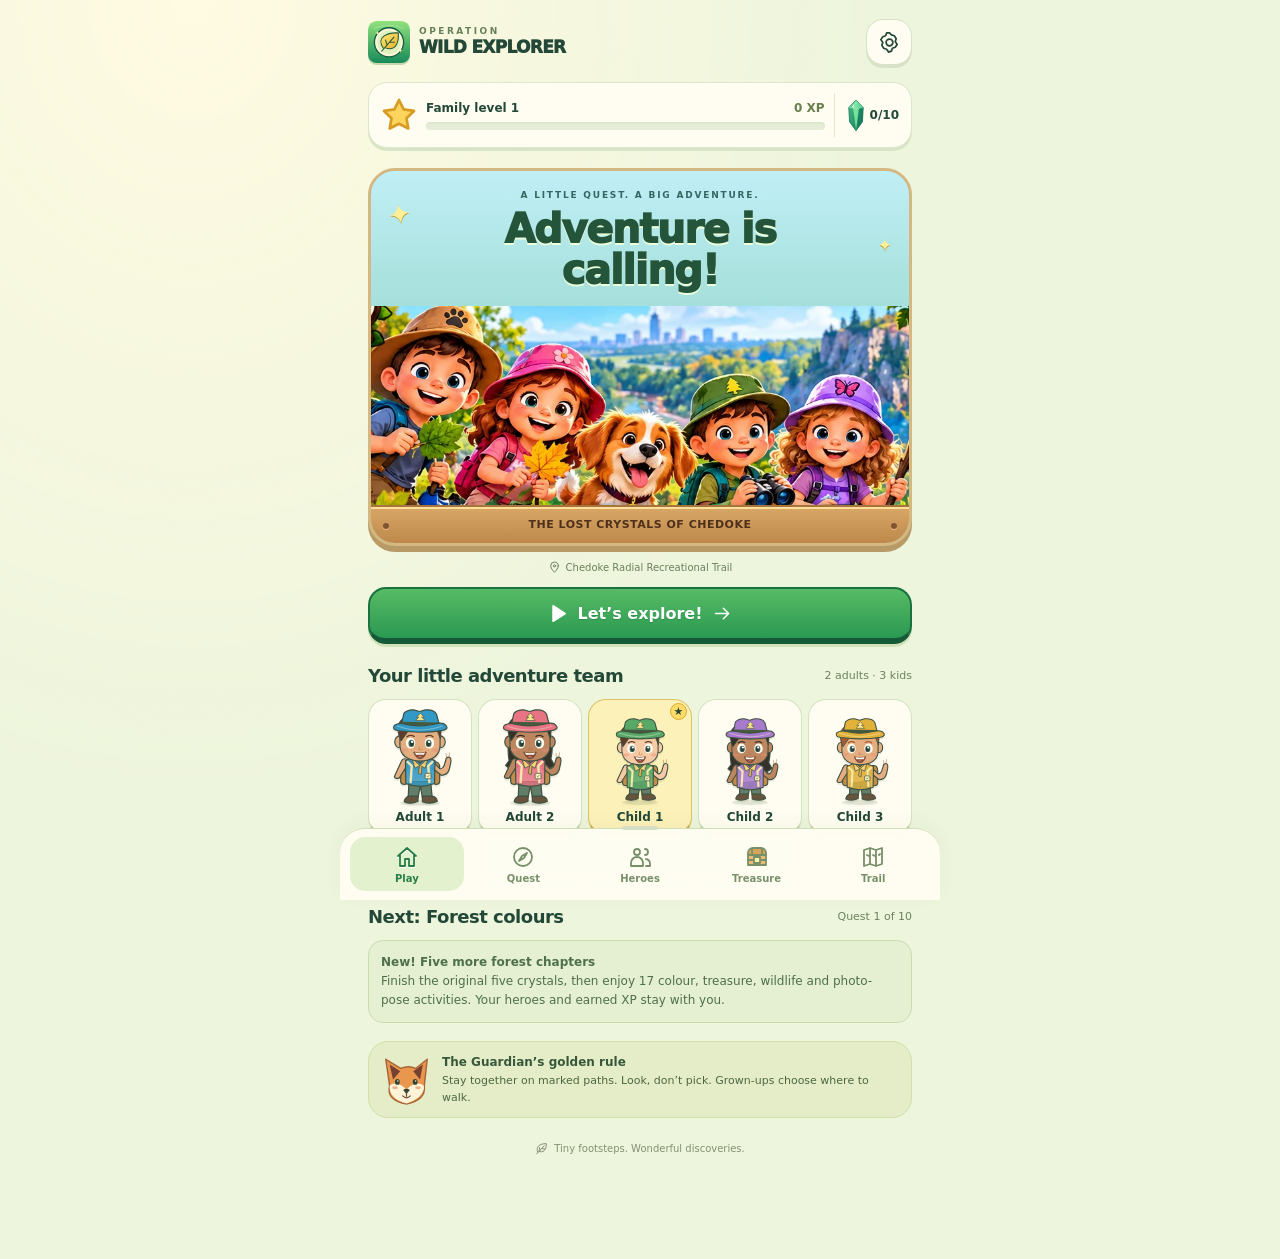
==== public/index.html @ 60b9b4ac "feat: release 2.1.0 with 17 family nature activities and preserved saves" ====
<!doctype html>
<html lang="en-CA">
<head>
  <meta charset="utf-8">
  <meta name="viewport" content="width=device-width, initial-scale=1, viewport-fit=cover">
  <meta name="theme-color" content="#edf5dc">
  <meta name="description" content="A little quest. A big adventure. A playful, camera-free nature quest for your family.">
  <meta name="apple-mobile-web-app-capable" content="yes">
  <meta name="apple-mobile-web-app-status-bar-style" content="default">
  <meta name="apple-mobile-web-app-title" content="Wild Explorer">
  <meta name="mobile-web-app-capable" content="yes">
  <link rel="manifest" href="./manifest.webmanifest">
  <link rel="icon" type="image/svg+xml" href="./assets/icon.svg">
  <link rel="apple-touch-icon" href="./assets/icon-180.png">
  <link rel="preload" as="image" href="./assets/forest-friends-v2.webp">
  <link rel="stylesheet" href="./styles.css?v=2.1.0">
  <script src="./app.js?v=2.1.0" defer></script>
  <title>Operation Wild Explorer</title>
</head>
<body>
  <a class="skip" href="#main">Skip to the adventure</a>
  <div class="app-shell">
    <header class="topbar">
      <button class="brand" data-action="tab" data-value="home" aria-label="Wild Explorer home">
        <img src="./assets/icon.svg" alt="" width="44" height="44">
        <span><small>OPERATION</small><b>WILD EXPLORER</b></span>
      </button>
      <button class="round-btn" id="settings-button" data-action="settings" aria-label="Grown-up settings"><span data-icon="settings"></span></button>
    </header>
    <div id="save-warning" class="warning" role="alert" hidden></div>
    <div class="update-banner" id="update-banner" hidden><span>A fresh adventure update is ready.</span><button data-action="update">Update game</button></div>
    <section class="family-status" aria-label="Family progress">
      <div class="level-star" aria-hidden="true"><span data-icon="star"></span></div>
      <div class="status-main"><div class="status-line"><b id="level-text">Family level 1</b><span id="xp-text">0 XP</span></div><div class="xp-track" id="xp-meter" role="progressbar" aria-label="Experience towards next level" aria-valuemin="0" aria-valuemax="100" aria-valuenow="0"><span id="xp-fill"></span></div></div>
      <button class="crystal-count" data-action="tab" data-value="treasure" aria-label="View collected crystals"><span id="tiny-gem"></span><b id="gem-count">0/10</b></button>
    </section>
    <main id="main" tabindex="-1">
      <section id="home-screen" data-screen="home" aria-label="Adventure home"></section>
      <section id="quest-screen" data-screen="quest" aria-label="Current quest" hidden></section>
      <section id="heroes-screen" data-screen="heroes" aria-label="Your five explorers" hidden></section>
      <section id="treasure-screen" data-screen="treasure" aria-label="Crystals and discoveries" hidden></section>
      <section id="trail-screen" data-screen="trail" aria-label="Story trail and optional location" hidden></section>
    </main>
    <footer class="page-foot"><span data-icon="leaf"></span> Tiny footsteps. Wonderful discoveries.</footer>
  </div>
  <nav class="bottom-nav" aria-label="Game sections">
    <button data-action="tab" data-value="home" aria-current="page"><span data-icon="home"></span><b>Play</b></button>
    <button data-action="tab" data-value="quest"><span data-icon="compass"></span><b>Quest</b></button>
    <button data-action="tab" data-value="heroes"><span data-icon="heroes"></span><b>Heroes</b></button>
    <button data-action="tab" data-value="treasure"><span data-icon="chest"></span><b>Treasure</b></button>
    <button data-action="tab" data-value="trail"><span data-icon="map"></span><b>Trail</b></button>
  </nav>
  <div id="toast" class="toast" role="status" aria-live="polite" hidden></div>
  <div id="confetti" class="confetti" aria-hidden="true"></div>
  <dialog id="sheet" aria-labelledby="sheet-title"><div id="sheet-content"></div></dialog>
  <input id="import-file" type="file" accept=".json,application/json" hidden>
  <noscript><div class="noscript">Please enable JavaScript to play. You can still enjoy a family colour hunt: find green, yellow, and brown from a safe path.</div></noscript>
</body>
</html>
---- public/styles.css ----
:root{--ink:#234838;--ink-soft:#54705b;--paper:#fffdf1;--cream:#f8edcb;--green:#228955;--green-dark:#12623e;--yellow:#f8c648;--line:#d9e6c5;--shadow:0 5px 0 #bbcd9e;--radius:24px;color-scheme:light;font-family:ui-rounded,'SF Pro Rounded','Arial Rounded MT Bold',system-ui,-apple-system,BlinkMacSystemFont,sans-serif;font-weight:500;color:var(--ink);background:#edf5dc}
*{box-sizing:border-box;-webkit-tap-highlight-color:transparent}body{margin:0;min-width:280px;background:radial-gradient(ellipse at 15% 0,#fffae2,transparent 45%),#edf5dc;min-height:100vh;min-height:100dvh}button,input,textarea,select{font:inherit}button{cursor:pointer;touch-action:manipulation}button:focus-visible,a:focus-visible,input:focus-visible,textarea:focus-visible,select:focus-visible{outline:3px solid #164ca0;outline-offset:4px}button:disabled{cursor:default}button,button svg{flex-shrink:0}svg{display:block}img{max-width:100%}[hidden]{display:none!important}button{color:inherit}a{color:#216242}button svg{width:24px;height:24px}.app-shell{width:100%;max-width:600px;margin:auto;padding:calc(8px + env(safe-area-inset-top)) 18px calc(104px + env(safe-area-inset-bottom));padding-left:max(18px,env(safe-area-inset-left));padding-right:max(18px,env(safe-area-inset-right))}.topbar{display:flex;align-items:center;justify-content:space-between;gap:10px;height:68px}.brand{display:flex;align-items:center;gap:9px;border:0;background:none;padding:0;text-align:left;min-height:48px;min-width:0}.brand img{width:42px;height:42px;filter:drop-shadow(0 2px 0 #c7d6ab)}.brand small{display:block;font-size:9px;letter-spacing:2.5px;font-weight:850;color:#668058;line-height:1.1}.brand b{font-size:17px;letter-spacing:-.7px;font-weight:950;white-space:nowrap;display:block}.round-btn{border:1.5px solid #d7e2c7;background:var(--paper);width:46px;height:46px;border-radius:17px;display:grid;place-items:center;box-shadow:0 3px 0 #d7e2c7}.round-btn svg{width:23px;height:23px}.family-status{display:flex;align-items:center;gap:9px;background:var(--paper);border:1.5px solid #dce7ca;border-radius:19px;padding:10px 12px;margin:6px 0 20px;box-shadow:0 3px 0 #d7e4c5}.level-star{width:36px;height:36px;display:grid;place-items:center;color:#ce8d10}.level-star svg{width:36px;height:36px;fill:#fcd45e;stroke:#d69c24}.status-main{flex:1;min-width:0}.status-line{display:flex;justify-content:space-between;gap:8px;align-items:center;font-size:12px}.status-line b{font-weight:850}.status-line span{color:#67804e;font-weight:800;white-space:nowrap}.xp-track{background:#e6edd6;border-radius:10px;height:8px;margin-top:7px;overflow:hidden;box-shadow:inset 0 1px 2px #294e1311}.xp-track span{display:block;height:100%;background:linear-gradient(90deg,#f6c33f,#f8aa32);border-radius:10px;transition:width .4s ease}.crystal-count{border:0;border-left:1px solid #e1e8cf;background:transparent;padding:0 0 0 9px;min-height:44px;display:flex;align-items:center;gap:2px;font-size:12px;white-space:nowrap}.crystal-count svg{width:24px;height:33px}.eyebrow{display:block;letter-spacing:1.8px;text-transform:uppercase;font-size:10px;font-weight:850;color:#65805b}.section-heading{display:flex;align-items:center;justify-content:space-between;gap:10px;margin:21px 0 13px}.section-heading h2{font-size:18px;font-weight:850;letter-spacing:-.5px;margin:0}.section-heading span{font-size:11px;color:#6d825c}.section-heading button{border:0;background:transparent;font-size:12px;padding:8px;color:#287646;min-height:44px}.page-title{font-size:28px;line-height:1.1;letter-spacing:-1px;font-weight:950;margin:7px 0 10px}.intro{font-size:13px;line-height:1.6;color:var(--ink-soft);margin:0 0 17px}.storybook{border:3px solid #d5b781;box-shadow:0 6px 0 #b79a66;border-radius:27px;background:#a4dfd3;position:relative;overflow:hidden;isolation:isolate}.storybook .scene-heading{position:relative;background:linear-gradient(#c0eff6,#a5dfda);padding:19px 16px 10px;text-align:center}.scene-heading .eyebrow{font-size:9px;color:#326861;letter-spacing:1.8px}.scene-heading h1{color:#24553b;font-size:34px;line-height:1.02;letter-spacing:-1.3px;font-weight:1000;margin:9px 0 5px;text-shadow:0 2px 0 #ecffdc}.storybook .scene-heading:before,.storybook .scene-heading:after{position:absolute;top:27px;color:#ffef99;font-size:28px;content:'✦';text-shadow:0 1px 0 #b5992e}.storybook .scene-heading:before{left:17px;transform:rotate(-10deg)}.storybook .scene-heading:after{right:17px;top:64px;font-size:17px}.storybook .cover-art{width:100%;height:auto;aspect-ratio:803/298;display:block;object-fit:cover}.storybook .story-label{position:relative;background:linear-gradient(#d8a766,#be894b);border-top:2px solid #a6743d;text-align:center;padding:11px 12px 12px;color:#4e301b;box-shadow:inset 0 2px 0 #ffdf9a;font-size:11px;font-weight:900;letter-spacing:.5px}.story-label:before,.story-label:after{content:'';position:absolute;width:6px;height:6px;top:16px;border-radius:50%;background:#805431;box-shadow:0 1px #ebbf7b}.story-label:before{left:12px}.story-label:after{right:12px}.location-pill{display:flex;justify-content:center;align-items:center;gap:5px;font-size:10px;color:#6a805c;margin:15px 0 13px;text-align:center}.location-pill svg{width:13px;height:13px;flex-shrink:0}.location-pill span{overflow-wrap:anywhere}.btn{min-height:57px;border-radius:18px;border:2px solid #1b7142;border-bottom:6px solid #145a37;background:linear-gradient(#58bb64,#299952);box-shadow:0 3px 0 #d3e1b9;color:white;display:flex;justify-content:center;align-items:center;gap:9px;text-decoration:none;font-size:16px;font-weight:900;padding:13px 15px;line-height:1.2;text-shadow:0 1px 1px #164b3444;transition:transform .1s,filter .1s}.btn svg{width:21px;height:21px}.btn:active:not(:disabled){transform:translateY(3px)}.btn:hover:not(:disabled){filter:brightness(1.04)}.btn.full{width:100%}.btn:disabled{background:#dce5ce;border-color:#c3d0b3;color:#74836a;text-shadow:none;box-shadow:none}.btn.gold{background:linear-gradient(#ffda6f,#f4b843);color:#644115;border-color:#d89e31;border-bottom-color:#b37b1a;text-shadow:none}.btn.blue{background:linear-gradient(#66bed5,#449eb9);border-color:#328aa4;border-bottom-color:#236c87}.btn.quiet{color:#34543d;border:1.5px solid #cddab8;border-bottom:3px solid #c0d0a7;background:#fffdf2;box-shadow:none;text-shadow:none;font-size:13px;min-height:49px}.btn.danger{background:#fff0e7;border-color:#deb8a0;color:#913e2d;text-shadow:none;box-shadow:none;font-size:13px}.subtle-button{background:transparent;border:0;padding:11px;font-size:12px;font-weight:750;color:#4d7051;min-height:44px;text-decoration:underline;text-underline-offset:3px}.party-row{display:grid;grid-template-columns:repeat(5,minmax(0,1fr));gap:6px}.party-member{min-width:0;padding:4px 0 8px;border:1.5px solid #d5e2c1;border-bottom:4px solid #c1d2aa;background:#fffdf1;border-radius:18px;position:relative}.party-member.chosen{background:#fdf1ba;border-color:#dec167;border-bottom-color:#c9a645}.party-member .avatar{height:82px;width:100%;margin:auto;filter:drop-shadow(0 2px 0 #29492319)}.party-member .avatar svg{width:100%;height:100%}.party-member b{display:block;white-space:nowrap;overflow:hidden;text-overflow:ellipsis;font-size:10px;padding:0 2px;margin-top:2px}.party-member .leader-dot{position:absolute;top:3px;right:4px;background:#ffdc6a;border-radius:50%;width:17px;height:17px;font-size:11px;font-weight:900;border:1px solid #dbaa32;display:grid;place-items:center}.panel{background:var(--paper);border:1.5px solid #d8e4c5;border-bottom:4px solid #c7d6b0;border-radius:24px;padding:17px;margin:16px 0}.guardian-tip{display:flex;align-items:center;gap:11px;background:#e5edc8;border:1.5px solid #d1dfa9;border-radius:20px;padding:11px 13px;margin-top:18px}.guardian-tip .fox{width:49px;height:52px;flex-shrink:0}.guardian-tip p{margin:0;font-size:11px;line-height:1.5;color:#4b6742}.guardian-tip b{display:block;color:#37583a;font-size:12px;margin-bottom:2px}.page-foot{display:flex;align-items:center;justify-content:center;gap:6px;font-size:10px;color:#829271;padding:24px 0 0}.page-foot svg{width:13px;height:13px}.bottom-nav{position:fixed;z-index:30;bottom:0;left:50%;transform:translateX(-50%);width:100%;max-width:600px;border-top:1.5px solid #d0dfb7;display:grid;grid-template-columns:repeat(5,minmax(0,1fr));gap:3px;background:#fffdf3f5;backdrop-filter:blur(15px);-webkit-backdrop-filter:blur(15px);padding:8px 10px calc(9px + env(safe-area-inset-bottom));padding-left:max(10px,env(safe-area-inset-left));padding-right:max(10px,env(safe-area-inset-right));box-shadow:0 -5px 20px #3858230a}.bottom-nav button{border:0;background:none;padding:6px 0;min-height:54px;min-width:0;display:flex;flex-direction:column;align-items:center;justify-content:center;gap:4px;color:#78906a;border-radius:15px}.bottom-nav button svg{width:24px;height:24px}.bottom-nav b{font-size:10px;font-weight:850}.bottom-nav button[aria-current="page"]{background:#e4f1cf;color:#287e47}.bottom-nav button[aria-current="page"] svg{filter:drop-shadow(0 1px #fff)}.bottom-nav:before{content:'';position:absolute;width:36px;height:4px;border-radius:8px;background:#d5dfc3;top:-3px;left:calc(50% - 18px)}.quest-head{display:flex;align-items:center;justify-content:space-between;gap:10px}.quest-head .eyebrow{max-width:75%}.audio-button{width:45px;height:45px;border:1.5px solid #cdddba;border-radius:15px;background:#fffaf0;display:grid;place-items:center;color:#4c7554}.quest-scene{position:relative;background:radial-gradient(circle at 50% 36%,#fff5bd 0,#d3ebaf 70%);border:2px solid #bfd59d;border-radius:23px;min-height:137px;display:flex;align-items:center;justify-content:center;gap:15px;margin:15px 0}.quest-scene:before,.quest-scene:after{content:'✦';position:absolute;color:#8eaa51;font-size:20px;top:22px;left:21px}.quest-scene:after{left:auto;right:26px;top:auto;bottom:25px;font-size:14px}.quest-scene .large-symbol{width:72px;height:72px;color:#4b9455;filter:drop-shadow(0 4px 0 #a6bc7255)}.quest-scene .scene-hero{width:88px;height:133px;margin-top:5px;filter:drop-shadow(0 3px 0 #4b843522)}.quest-scene .scene-hero svg{width:100%;height:100%}.reward-pill{position:absolute;top:10px;right:11px;display:flex;gap:3px;align-items:center;border:1px solid #e7c263;border-radius:10px;background:#fff5c4;padding:5px 6px;font-size:10px;color:#94671c;font-weight:850}.reward-pill svg{width:13px;height:13px;fill:#f8cf57}.guardian-speech{display:flex;align-items:flex-start;gap:10px;margin:15px 0}.guardian-speech .fox{width:44px;height:47px;flex-shrink:0}.speech{background:#fffaf0;border:1.5px solid #dce5c6;border-radius:5px 17px 17px 17px;padding:12px;font-size:13px;line-height:1.5;position:relative}.speech b{display:block;font-size:10px;text-transform:uppercase;letter-spacing:1.2px;color:#84905f;margin-bottom:5px}.task-heading{display:flex;align-items:center;justify-content:space-between;gap:9px;font-size:12px;font-weight:800;margin:19px 0 9px}.task-heading span{font-size:11px;color:#718563}.task-row{border:1.5px solid #d3dfbe;border-bottom:3px solid #c5d4ac;border-radius:19px;background:#fffdf1;margin:9px 0;overflow:hidden}.task-row.done{border-color:#8ebd79;background:#edf7dd;border-bottom-color:#72a65e}.task-check{width:100%;min-height:71px;background:transparent;border:0;display:flex;align-items:center;gap:10px;padding:12px;text-align:left}.task-check .clue-icon{width:36px;height:38px;border-radius:12px;background:#eef3df;display:grid;place-items:center;flex-shrink:0;font-size:25px}.task-check .clue-text{flex:1;min-width:0;font-size:14px;line-height:1.35;font-weight:800}.task-check .tickbox{display:grid;place-items:center;width:28px;height:28px;border-radius:10px;border:2px solid #cad8b6;background:white;color:transparent;flex-shrink:0;font-size:19px;font-weight:900}.done .task-check .tickbox{background:#59a852;border-color:#39853e;color:white}.task-row .swap{margin:0 11px 6px 56px;padding:4px 6px;min-height:33px;background:none;border:0;font-size:10px;text-decoration:underline;color:#778967}.task-row.done .swap{display:none}.quest-claim{margin-top:17px}.muted-note{font-size:11px;color:#7a8a68;line-height:1.5;text-align:center;margin:10px 8px}.count-badge{padding:5px 8px;background:#dfeccd;border-radius:10px;font-size:10px;font-weight:850}.hero-grid{display:grid;grid-template-columns:1fr 1fr;gap:12px;margin-top:16px}.hero-card{background:#fffaf0;border:2px solid #d5e2c0;border-bottom:5px solid #beceaa;border-radius:23px;padding:0;overflow:hidden;text-align:center;position:relative}.hero-card.selected{border-color:#d9b96a;border-bottom-color:#b89545;background:#fff7d3}.hero-card .hero-stage{background:linear-gradient(#dcefc8,#eaf4dc);position:relative;display:flex;justify-content:center;height:166px;overflow:hidden}.hero-card .hero-stage:after{content:'';width:125%;height:40px;background:#d5e5ae;position:absolute;bottom:-18px;left:-15%;border-radius:50%}.hero-card .hero-stage svg{height:158px;width:auto;max-width:100%;position:relative;z-index:1;align-self:flex-end}.hero-card .hero-copy{padding:12px 8px 14px}.hero-card b{display:block;font-size:15px;font-weight:900;overflow-wrap:anywhere}.hero-card small{font-size:10px;color:#6c8058;display:block;margin-top:3px}.hero-card .hero-type{position:absolute;top:8px;left:8px;background:#fffef1d9;border-radius:8px;padding:4px 6px;z-index:2;font-size:8px;letter-spacing:.3px;font-weight:800}.hero-card .hero-selected{position:absolute;top:7px;right:7px;background:#ffe188;border:1px solid #d5b348;border-radius:50%;width:21px;height:21px;z-index:2;display:grid;place-items:center;font-size:12px}.hero-card:last-child:nth-child(odd){grid-column:1/-1;display:flex;align-items:center;text-align:left}.hero-card:last-child:nth-child(odd) .hero-stage{width:45%;height:130px;flex-shrink:0}.hero-card:last-child:nth-child(odd) .hero-stage svg{height:130px}.hero-card:last-child:nth-child(odd) .hero-copy{padding:15px}.tab-switch{display:flex;gap:5px;background:#deebcc;border-radius:15px;padding:5px;margin:18px 0}.tab-switch button{border:0;flex:1;min-height:43px;border-radius:11px;background:transparent;font-size:12px;font-weight:850;color:#6e845d}.tab-switch button[aria-pressed="true"]{background:#fffdf2;color:#356f46;box-shadow:0 2px 0 #c6d5ab}.treasure-chest-scene{background:radial-gradient(ellipse at 50% 36%,#fff8d3,#f0dda4);border:2px solid #e0c582;border-radius:24px;display:flex;align-items:center;justify-content:center;gap:18px;padding:20px}.treasure-chest-scene .big-chest{width:94px;height:87px;color:#976021;filter:drop-shadow(0 4px 0 #c49b4555)}.treasure-chest-scene b{font-size:25px;font-weight:950;display:block;color:#705024}.treasure-chest-scene small{font-size:11px;color:#8e7345;display:block;margin-top:5px}.gem-grid{display:grid;grid-template-columns:repeat(3,minmax(0,1fr));gap:9px;margin:17px 0}.gem-card{border:1.5px solid #d6e0c5;border-bottom:4px solid #c2d1ac;border-radius:20px;padding:12px 5px;background:#fffdf3;position:relative;text-align:center;min-height:130px}.gem-card svg{width:39px;height:65px;margin:0 auto 8px;filter:drop-shadow(0 3px 0 #35553616)}.gem-card b{font-size:10px;display:block}.gem-card small{font-size:9px;display:block;color:#849173;margin-top:3px}.gem-card.locked{background:#e7edda}.gem-card.locked svg{filter:grayscale(1);opacity:.28}.gem-card .earned{position:absolute;top:7px;right:7px;color:#44843e;font-size:11px}.discovery-grid{display:grid;grid-template-columns:repeat(4,1fr);gap:7px;margin:15px 0}.discovery-grid button{border:1.5px solid #d6e1c5;border-bottom:3px solid #bdcfaa;border-radius:16px;background:#fffaf0;min-height:76px;font-size:10px;font-weight:800;padding:8px 3px}.discovery-grid button span{display:block;font-size:27px;margin-bottom:4px}.journal-note{border:1.5px solid #d9dfc7;border-radius:18px;background:#fffaf0;padding:13px;margin:10px 0}.journal-note header{display:flex;align-items:center;gap:7px;font-size:12px;font-weight:800}.journal-note header span{font-size:23px}.journal-note header time{margin-left:auto;font-size:10px;font-weight:500;color:#839070}.journal-note p{font-size:13px;line-height:1.6;margin:9px 0 1px;overflow-wrap:anywhere;white-space:pre-wrap}.journal-note small{font-size:10px;color:#779066;line-height:1.5;display:block;margin-top:9px}.story-map{position:relative;padding:16px 8px;background:linear-gradient(#d2e9b2,#e2edc7);border:2px solid #c6d9a7;border-radius:24px;overflow:hidden;margin:16px 0}.story-map:before{content:'';position:absolute;left:43px;top:43px;bottom:43px;border-left:8px dotted #fff2c0;filter:drop-shadow(2px 0 0 #bda269);z-index:0}.map-stop{position:relative;display:flex;align-items:center;gap:14px;border:0;background:none;text-align:left;width:100%;padding:9px;min-height:76px}.map-stop .node{width:49px;height:49px;border:3px solid #fff7d0;border-bottom:5px solid #c4ad63;border-radius:50%;display:grid;place-items:center;background:#67a954;color:#fff6c5;box-shadow:0 2px 0 #aabf7e;flex-shrink:0}.map-stop .node svg{width:24px;height:24px}.map-stop.current .node{background:#efba38;border-color:#fff6c7;color:#715025;outline:2px solid #bc8d28;animation:gentle-bounce 3s ease-in-out infinite}.map-stop.locked .node{background:#b4c69e;color:#829776;border-color:#e8eed6;border-bottom-color:#9aae82;box-shadow:none}.map-stop .map-label{min-width:0;flex:1}.map-stop .map-label b{display:block;font-size:13px;line-height:1.3}.map-stop small{display:block;color:#71845d;font-size:10px;margin-top:3px}.map-stop .map-arrow{font-size:19px;color:#618a42}.map-stop.locked .map-label{opacity:.7}.story-map .map-leaf{position:absolute;right:13px;top:19px;opacity:.17;width:38px;height:38px}.field-label{display:block;font-size:12px;font-weight:800;margin:15px 0 7px}.text-field{display:block;width:100%;min-width:0;border:1.5px solid #cbd9b5;border-bottom:3px solid #bdcfa5;border-radius:13px;background:#fffefa;padding:12px;font-size:16px;color:#34533c;line-height:1.4}.text-field:focus{border-color:#66a166}.text-field[readonly]{background:#eff4e4}.gps-box{background:#ecf2df;border:1px dashed #aac18c;border-radius:15px;padding:13px;margin:12px 0;font-size:12px;line-height:1.6;overflow-wrap:anywhere}.gps-box .coordinates{font-variant-numeric:tabular-nums;font-size:17px;font-weight:850;display:block;margin-top:7px}.gps-actions{display:flex;gap:8px}.gps-actions .btn{flex:1;font-size:12px}.panel h3{font-size:16px;margin:0 0 8px}.panel .small{font-size:12px;line-height:1.6;color:#647c54}.panel .small:last-child{margin-bottom:0}.badge-row{display:flex;gap:7px;flex-wrap:wrap;margin-top:12px}.badge{font-size:10px;border:1px solid #d6deb7;border-radius:9px;background:#f3f5df;padding:5px 7px;color:#738256}.toast{position:fixed;z-index:100;bottom:calc(95px + env(safe-area-inset-bottom));left:50%;transform:translateX(-50%);width:max-content;max-width:calc(100% - 32px);padding:13px 19px;border:2px solid #d6b661;border-bottom:4px solid #b99b4e;border-radius:18px;background:#fff5c9;color:#624c22;font-size:13px;font-weight:800;box-shadow:0 6px 30px #24433222;text-align:center;line-height:1.5;pointer-events:none}.warning,.update-banner{background:#fff0cb;border:1px solid #d4b575;border-radius:14px;padding:12px;font-size:12px;line-height:1.5;margin:10px 0}.update-banner{display:flex;align-items:center;gap:7px;background:#e0f1d9}.update-banner button{border:1px solid #7cb06b;border-radius:10px;background:white;padding:8px;min-height:44px;font-size:11px;font-weight:800}.skip{position:fixed;top:-100px;z-index:999;background:white;padding:15px}.skip:focus{top:15px}.noscript{background:#fff5cd;color:#564016;border:3px solid #c7a655;padding:25px;position:fixed;z-index:99;inset:20% 20px auto;border-radius:20px;line-height:1.6}dialog{border:2px solid #d0d8b6;border-bottom:5px solid #b3bf95;border-radius:28px;padding:0;background:#fffdf0;color:var(--ink);width:calc(100% - 28px);max-width:440px;max-height:calc(100dvh - 42px - env(safe-area-inset-top) - env(safe-area-inset-bottom));overscroll-behavior:contain;box-shadow:0 25px 80px #12312244;margin:auto;overflow:auto}dialog::backdrop{background:#163c36aa;backdrop-filter:blur(5px);-webkit-backdrop-filter:blur(5px)}.sheet-top{display:flex;align-items:center;justify-content:space-between;gap:10px;padding:20px 20px 12px}.sheet-top h2{margin:0;font-size:21px;font-weight:900;letter-spacing:-.5px}.sheet-top button{width:40px;height:40px;border:1px solid #d5dfc0;background:#eff2df;border-radius:50%;display:grid;place-items:center;flex-shrink:0}.sheet-top button svg{width:19px;height:19px}.sheet-body{padding:0 20px 22px}.sheet-body p{font-size:13px;line-height:1.6}.sheet-body .btn{margin-top:12px}.sheet-body .helper{font-size:11px;color:#77886a}.hero-preview{display:flex;align-items:center;justify-content:center;background:radial-gradient(#fff4cd,#e3efce);border-radius:22px;padding:10px;min-height:190px}.hero-preview svg{height:180px;width:130px}.hero-preview .power{max-width:140px;padding-left:15px}.hero-preview .power b{font-size:15px;display:block}.hero-preview .power p{font-size:11px;line-height:1.5;margin-bottom:0;color:#687b53}.swatch-row{display:flex;gap:8px;flex-wrap:wrap}.swatch-row button{width:43px;height:43px;border-radius:50%;background:var(--swatch);border:3px solid #ffffff;box-shadow:0 0 0 1.5px #d0dbbf;display:grid;place-items:center;font-size:20px;font-weight:900;color:#fff;text-shadow:0 1px 3px #183026}.swatch-row button[aria-pressed="true"]{box-shadow:0 0 0 2px #356a48;outline:2px solid #fff;outline-offset:-6px}.reward-body{text-align:center;padding:10px 22px 25px}.reward-body .reward-crystal{width:90px;height:135px;margin:auto;filter:drop-shadow(0 7px 0 #adb87733);animation:gentle-bounce 2.4s ease-in-out infinite}.reward-body h2{font-size:28px;line-height:1.15;letter-spacing:-.8px;margin:15px 0 8px;font-weight:950}.reward-body p{font-size:13px;line-height:1.6;color:#6e7c57;margin:9px 0}.reward-body .xp-reward{display:inline-flex;align-items:center;gap:7px;background:#fff0b5;border:1px solid #ebc767;border-radius:14px;padding:10px 18px;font-size:19px;font-weight:900;color:#977120;margin:10px 0 18px}.xp-reward svg{width:23px;height:23px;fill:#f9cb41}.reward-body .btn{margin-top:10px}.reward-body .fox{width:90px;height:95px;margin:auto}.complete-scene{text-align:center;background:radial-gradient(#fff4b8,#e6edc9);border:2px solid #d9d5a5;border-radius:26px;padding:24px 18px;margin:16px 0}.complete-scene .trophy{font-size:80px}.complete-scene h2{font-size:28px;letter-spacing:-.8px;margin:12px 0 8px;line-height:1.1}.complete-scene p{font-size:13px;line-height:1.6;color:#6a7a55}.complete-gems{display:flex;justify-content:center;gap:11px;margin:20px 0}.complete-gems svg{height:65px;width:35px}.settings-row{display:flex;align-items:center;justify-content:space-between;gap:12px;padding:13px 0;border-bottom:1px solid #e3e9d3}.settings-row b{font-size:13px;display:block}.settings-row small{font-size:11px;color:#859071;display:block;margin-top:3px}.switch{border:0;background:#c8d5b3;border-radius:20px;width:52px;height:32px;position:relative;min-width:52px}.switch:after{content:'';position:absolute;width:24px;height:24px;border-radius:50%;top:4px;left:4px;background:white;box-shadow:0 1px 3px #12332333;transition:left .2s}.switch[aria-checked="true"]{background:#4b9957}.switch[aria-checked="true"]:after{left:24px}.confetti{position:fixed;z-index:101;inset:0;pointer-events:none;overflow:hidden}.confetti i{position:absolute;top:-15px;width:9px;height:15px;background:var(--piece);border-radius:3px;animation:confetti-fall 2s ease-in forwards;left:var(--left);animation-delay:var(--delay)}.bonus-idea{margin-top:12px;background:#e5efd2;border:1px solid #c8dcb0;border-radius:15px;padding:12px;color:#4e704a;font-size:12px;line-height:1.6}.safe-note{background:#e6eed4;border:1px dashed #afc18a;padding:11px 13px;border-radius:15px;font-size:11px;line-height:1.5;color:#677c53;margin:15px 0}.split-buttons{display:flex;gap:8px}.split-buttons .btn{flex:1}.trophy-small{display:flex;align-items:center;gap:10px;background:#f7ebbf;border-radius:15px;padding:12px;margin-top:13px}.trophy-small span{font-size:27px}.trophy-small p{font-size:11px;line-height:1.5;margin:0;color:#786531}.trophy-small b{display:block;font-size:12px}.mini-progress{display:flex;gap:6px;margin:17px 0 5px}.mini-progress span{height:5px;flex:1;background:#d6e3c0;border-radius:10px}.mini-progress .won{background:#6aae5d}.mini-progress .now{background:#efbd40}.empty-box{text-align:center;padding:23px 14px;border:1.5px dashed #c4d5ac;border-radius:20px;color:#788768;font-size:13px;line-height:1.6}.empty-box .empty-icon{font-size:42px;display:block;margin-bottom:10px}.wide{width:100%}.install-steps{padding-left:23px;font-size:13px;line-height:1.7}.install-steps li{margin:7px 0}.backup-note{font-size:11px!important;color:#798869;border-top:1px solid #e4e9d5;padding-top:13px}.motion-off *,.motion-off *:before,.motion-off *:after{animation:none!important;scroll-behavior:auto!important;transition:none!important}
@keyframes gentle-bounce{0%,100%{transform:translateY(0)}50%{transform:translateY(-4px)}}@keyframes confetti-fall{0%{transform:translateY(-15px) rotate(0)}100%{transform:translateY(105vh) rotate(570deg)}}
@media(prefers-reduced-motion:reduce){*,*:before,*:after{animation:none!important;transition:none!important;scroll-behavior:auto!important}}
@media(min-width:600px){.app-shell{padding-left:28px;padding-right:28px}.storybook .scene-heading h1{font-size:40px}.party-member .avatar{height:104px}.party-member b{font-size:12px}.bottom-nav{border-radius:25px 25px 0 0}.hero-card .hero-stage{height:200px}.hero-card .hero-stage svg{height:193px}.gem-card svg{height:83px;width:50px}}
@media(max-width:360px){.app-shell{padding-left:12px;padding-right:12px}.brand b{font-size:15px}.brand small{font-size:8px}.brand img{width:38px;height:38px}.scene-heading h1{font-size:30px!important}.party-row{gap:4px}.party-member .avatar{height:74px}.party-member b{font-size:9px}.status-line{font-size:11px}.family-status{padding:8px}.task-check{padding:10px;gap:8px}.task-check .clue-text{font-size:13px}.hero-card .hero-stage{height:140px}.hero-card .hero-stage svg{height:136px}.sheet-body{padding:0 15px 20px}.sheet-top{padding:16px 15px 10px}.sheet-top h2{font-size:19px}.discovery-grid{gap:5px}}
@media(orientation:landscape) and (max-height:520px){.app-shell{max-width:800px;padding-top:4px}.topbar{height:56px}.family-status{margin-bottom:12px}.storybook .scene-heading{padding:10px}.storybook .scene-heading h1{font-size:29px}.storybook .cover-art{max-height:190px;object-fit:cover}.hero-grid{grid-template-columns:repeat(3,1fr)}.hero-card:last-child:nth-child(odd){grid-column:auto;display:block;text-align:center}.hero-card:last-child:nth-child(odd) .hero-stage{width:100%;height:166px}.hero-card:last-child:nth-child(odd) .hero-stage svg{height:158px}.bottom-nav{max-width:800px}}
.panel h3 svg{display:inline-block;vertical-align:-4px;width:20px;height:20px;margin-right:4px}
.btn.gold:disabled,.btn.blue:disabled{background:#dce5ce;border-color:#c3d0b3;color:#74836a;text-shadow:none;box-shadow:none}

/* 2.1: the extended hunt keeps clue instructions readable on small phones. */
.clue-hint{display:block;font-size:12px;line-height:1.5;font-weight:500;margin-top:6px;color:#526e47}
.task-check{align-items:flex-start}
.complete-gems{flex-wrap:wrap}
.complete-gems svg{flex:0 0 35px}
@media(max-width:350px){.task-heading{flex-wrap:wrap;gap:6px}.clue-hint{font-size:12px}}
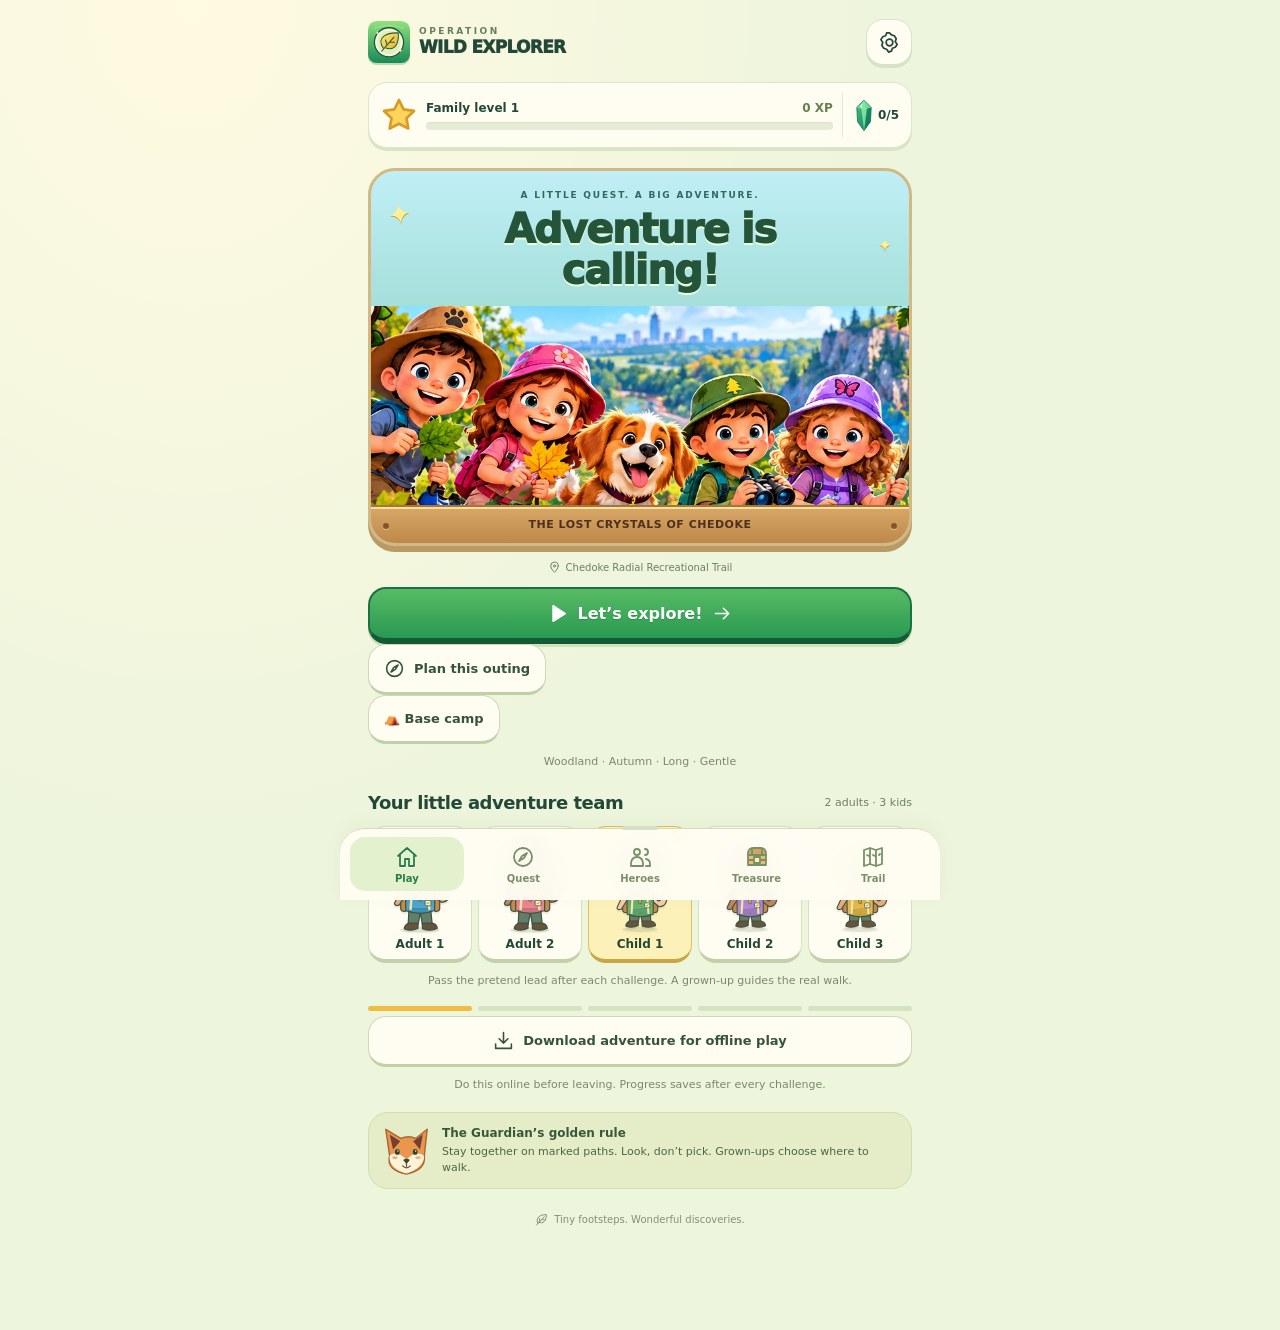
==== commit 3825c71e: "Harden 3.0.1 saves, private photos and offline recovery; add independent QA" ====
--- a/public/index.html
+++ b/public/index.html
@@ -4,7 +4,7 @@
   <meta charset="utf-8">
   <meta name="viewport" content="width=device-width, initial-scale=1, viewport-fit=cover">
   <meta name="theme-color" content="#edf5dc">
-  <meta name="description" content="A little quest. A big adventure. A playful, camera-free nature quest for your family.">
+  <meta name="description" content="A little quest. A big adventure. A private, offline-ready nature adventure for your family. Photos are optional.">
   <meta name="apple-mobile-web-app-capable" content="yes">
   <meta name="apple-mobile-web-app-status-bar-style" content="default">
   <meta name="apple-mobile-web-app-title" content="Wild Explorer">
@@ -13,8 +13,10 @@
   <link rel="icon" type="image/svg+xml" href="./assets/icon.svg">
   <link rel="apple-touch-icon" href="./assets/icon-180.png">
   <link rel="preload" as="image" href="./assets/forest-friends-v2.webp">
-  <link rel="stylesheet" href="./styles.css?v=2.1.0">
-  <script src="./app.js?v=2.1.0" defer></script>
+  <link rel="stylesheet" href="./styles.css?v=3.0.1">
+  <script src="./engine.js?v=3.0.1" defer></script>
+  <script src="./postcards.js?v=3.0.1" defer></script>
+  <script src="./app.js?v=3.0.1" defer></script>
   <title>Operation Wild Explorer</title>
 </head>
 <body>
@@ -32,7 +34,7 @@
     <section class="family-status" aria-label="Family progress">
       <div class="level-star" aria-hidden="true"><span data-icon="star"></span></div>
       <div class="status-main"><div class="status-line"><b id="level-text">Family level 1</b><span id="xp-text">0 XP</span></div><div class="xp-track" id="xp-meter" role="progressbar" aria-label="Experience towards next level" aria-valuemin="0" aria-valuemax="100" aria-valuenow="0"><span id="xp-fill"></span></div></div>
-      <button class="crystal-count" data-action="tab" data-value="treasure" aria-label="View collected crystals"><span id="tiny-gem"></span><b id="gem-count">0/10</b></button>
+      <button class="crystal-count" data-action="tab" data-value="treasure" aria-label="View collected crystals"><span id="tiny-gem"></span><b id="gem-count">0/5</b></button>
     </section>
     <main id="main" tabindex="-1">
       <section id="home-screen" data-screen="home" aria-label="Adventure home"></section>
@@ -53,6 +55,7 @@
   <div id="toast" class="toast" role="status" aria-live="polite" hidden></div>
   <div id="confetti" class="confetti" aria-hidden="true"></div>
   <dialog id="sheet" aria-labelledby="sheet-title"><div id="sheet-content"></div></dialog>
+  <input id="postcard-photo" type="file" accept="image/jpeg,image/png,image/webp" hidden>
   <input id="import-file" type="file" accept=".json,application/json" hidden>
   <noscript><div class="noscript">Please enable JavaScript to play. You can still enjoy a family colour hunt: find green, yellow, and brown from a safe path.</div></noscript>
 </body>
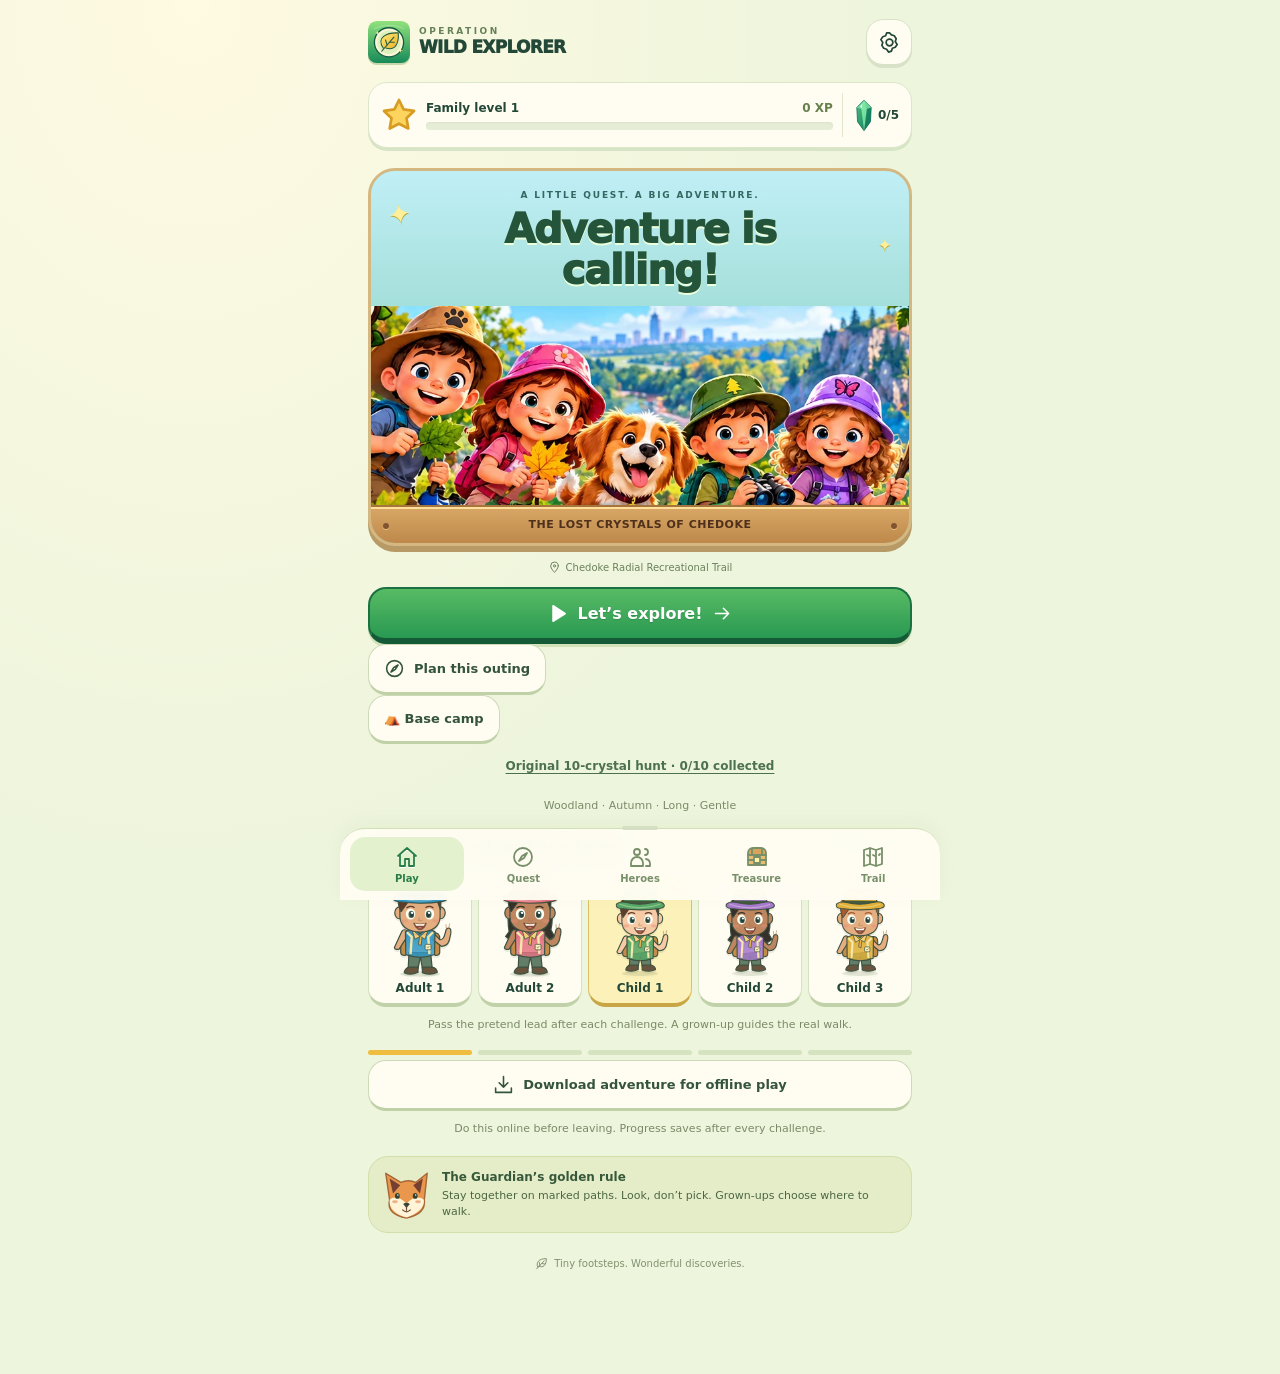
==== commit 0c9efb50: "Reconcile 3.0.2 expansion with released ten-crystal hunt; preserve all 2.1 saves" ====
--- a/public/index.html
+++ b/public/index.html
@@ -13,10 +13,11 @@
   <link rel="icon" type="image/svg+xml" href="./assets/icon.svg">
   <link rel="apple-touch-icon" href="./assets/icon-180.png">
   <link rel="preload" as="image" href="./assets/forest-friends-v2.webp">
-  <link rel="stylesheet" href="./styles.css?v=3.0.1">
-  <script src="./engine.js?v=3.0.1" defer></script>
-  <script src="./postcards.js?v=3.0.1" defer></script>
-  <script src="./app.js?v=3.0.1" defer></script>
+  <link rel="stylesheet" href="./styles.css?v=3.0.2">
+  <script src="./classic.js?v=3.0.2" defer></script>
+  <script src="./engine.js?v=3.0.2" defer></script>
+  <script src="./postcards.js?v=3.0.2" defer></script>
+  <script src="./app.js?v=3.0.2" defer></script>
   <title>Operation Wild Explorer</title>
 </head>
 <body>
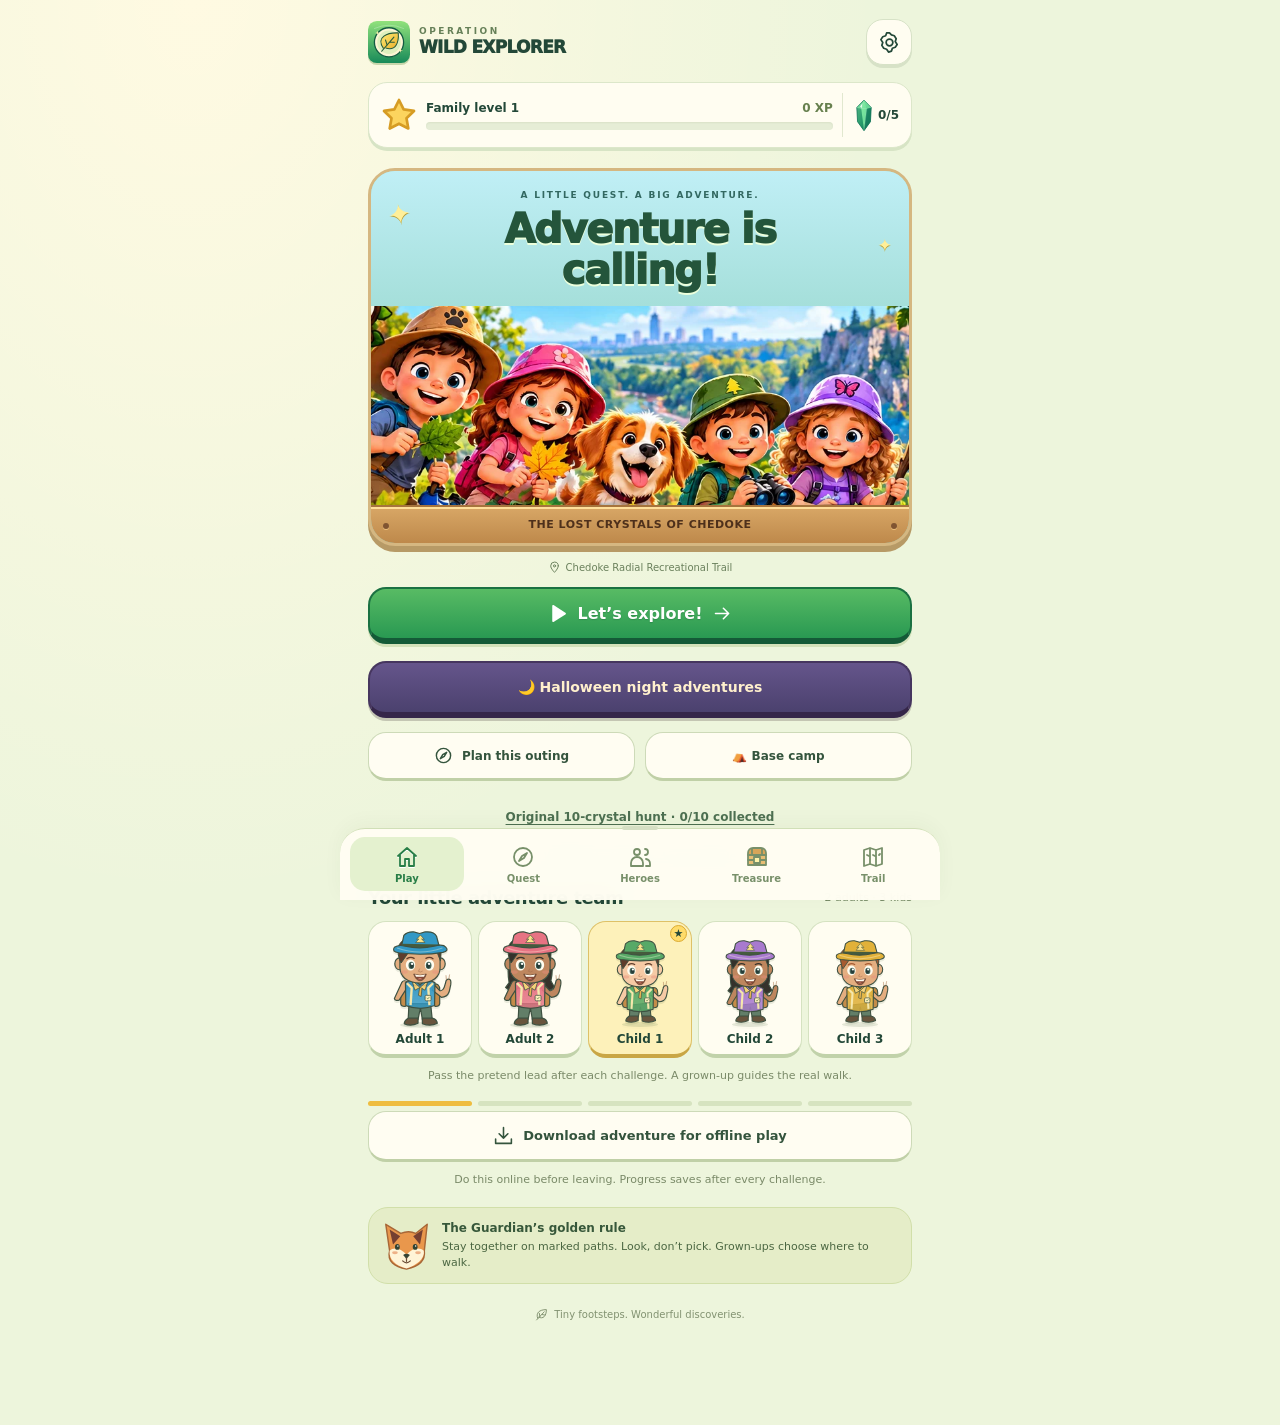
==== commit 73f9281c: "Add friendly Halloween night adventures with preserved daytime and context saves" ====
--- a/public/index.html
+++ b/public/index.html
@@ -13,11 +13,11 @@
   <link rel="icon" type="image/svg+xml" href="./assets/icon.svg">
   <link rel="apple-touch-icon" href="./assets/icon-180.png">
   <link rel="preload" as="image" href="./assets/forest-friends-v2.webp">
-  <link rel="stylesheet" href="./styles.css?v=3.0.2">
-  <script src="./classic.js?v=3.0.2" defer></script>
-  <script src="./engine.js?v=3.0.2" defer></script>
-  <script src="./postcards.js?v=3.0.2" defer></script>
-  <script src="./app.js?v=3.0.2" defer></script>
+  <link rel="stylesheet" href="./styles.css?v=3.1.0">
+  <script src="./classic.js?v=3.1.0" defer></script>
+  <script src="./engine.js?v=3.1.0" defer></script>
+  <script src="./postcards.js?v=3.1.0" defer></script>
+  <script src="./app.js?v=3.1.0" defer></script>
   <title>Operation Wild Explorer</title>
 </head>
 <body>
--- a/public/styles.css
+++ b/public/styles.css
@@ -7,10 +7,13 @@
 @media(orientation:landscape) and (max-height:520px){.app-shell{max-width:800px;padding-top:4px}.topbar{height:56px}.family-status{margin-bottom:12px}.storybook .scene-heading{padding:10px}.storybook .scene-heading h1{font-size:29px}.storybook .cover-art{max-height:190px;object-fit:cover}.hero-grid{grid-template-columns:repeat(3,1fr)}.hero-card:last-child:nth-child(odd){grid-column:auto;display:block;text-align:center}.hero-card:last-child:nth-child(odd) .hero-stage{width:100%;height:166px}.hero-card:last-child:nth-child(odd) .hero-stage svg{height:158px}.bottom-nav{max-width:800px}}
 .panel h3 svg{display:inline-block;vertical-align:-4px;width:20px;height:20px;margin-right:4px}
 .btn.gold:disabled,.btn.blue:disabled{background:#dce5ce;border-color:#c3d0b3;color:#74836a;text-shadow:none;box-shadow:none}
+/* 3.0: big, single-challenge cards and a persistent family camp. */
+.quick-actions{display:grid;grid-template-columns:1fr 1fr;gap:10px;margin:14px 0}.quick-actions .btn{font-size:12px;padding:12px 8px;min-width:0}.quick-actions svg{width:19px;flex-shrink:0}.chapter-strip{display:flex;gap:8px;justify-content:center;margin:16px 0}.map-piece{display:grid;place-items:center;width:39px;height:35px;border:1px dashed #a5bb8d;border-radius:9px;color:#6e815d;background:#e9efd9;font-size:15px;font-weight:900}.map-piece.found{background:#ffdc72;border:1px solid #d5aa35;font-size:24px}.lead-banner{display:flex;align-items:center;gap:10px;background:#f8edcb;border:1px solid #ddcda3;border-radius:20px;padding:9px 11px;margin:14px 0}.lead-avatar{height:66px;width:49px;flex-shrink:0}.lead-avatar svg{height:100%;width:100%}.lead-banner p{margin:0;flex:1;min-width:0;font-size:12px;line-height:1.4}.lead-banner b,.lead-banner span{display:block}.lead-banner span{color:#66704d;font-size:11px;margin-top:4px}.lead-banner .subtle-button{padding:5px;font-size:10px;max-width:45px;flex-shrink:0}.challenge-card{padding:20px 18px;border:2px solid #b8d396;border-bottom:6px solid #a8c486;border-radius:27px;background:#fffdf1;box-shadow:0 4px 0 #d4e2bd;margin:16px 0}.card-meta{display:flex;justify-content:space-between;align-items:center;gap:8px;font-size:11px;color:#647955}.type-chip{background:#deefcc;border:1px solid #bdd7a0;border-radius:30px;padding:6px 13px;color:#2a673f;font-size:12px;font-weight:900;text-transform:uppercase;letter-spacing:1px}.type-listen{background:#fff0bd;border-color:#e7c76c;color:#80601e}.type-move{background:#d6ecf5;border-color:#98c5d7;color:#356179}.type-imagine{background:#efdef7;border-color:#d2ace6;color:#70428c}.type-solve{background:#ffe0cf;border-color:#e8b196;color:#965438}.challenge-symbol{display:block;font-size:55px;text-align:center;line-height:1.1;margin:19px 0 12px}.challenge-card h2{text-align:center;font-size:25px;line-height:1.15;letter-spacing:-.7px;margin:12px 0}.challenge-prompt{font-size:18px;line-height:1.55;text-align:center;font-weight:650;margin:10px 0 14px}.challenge-help{font-size:12px;line-height:1.5;color:#637954;text-align:center}.challenge-card .btn{margin-top:16px}.challenge-card.ready{text-align:center}.challenge-card .field-label{font-size:12px;margin-top:18px}.challenge-card .field-label small{font-weight:500;color:#728064}.story-connection{font-size:12px;line-height:1.6;background:#e8eecf;border-left:4px solid #acbe7e;padding:12px 15px;border-radius:0 14px 14px 0}.builder-grid{display:grid;grid-template-columns:1fr;gap:5px}.builder-grid select{margin-top:7px;width:100%;font-size:13px}.treasure-switch{display:grid;grid-template-columns:repeat(4,minmax(0,1fr));gap:4px}.treasure-switch button{font-size:11px;padding:11px 3px;min-width:0}.camp-scene{position:relative;text-align:center;background:linear-gradient(#c8ebee 0 50%,#cbe2a2 50%);border:2px solid #a8c687;border-radius:25px;padding:18px 12px;overflow:hidden}.camp-sun{position:absolute;right:17px;top:10px;font-size:30px}.camp-trees{font-size:36px;letter-spacing:9px;margin:16px 0 0}.camp-decor{font-size:57px;min-height:80px;display:flex;align-items:center;justify-content:center;flex-wrap:wrap;gap:5px}.camp-decor span{font-size:46px}.camp-scene b{font-size:19px}.camp-scene p{font-size:11px;margin-bottom:0}.wallet-line{display:flex;justify-content:space-between;align-items:center;gap:12px;padding:17px 3px}.wallet-line b{font-size:16px}.wallet-line span{font-size:10px;max-width:100px;text-align:right;color:#6b805a}.camp-shop{display:grid;grid-template-columns:repeat(2,minmax(0,1fr));gap:12px}.shop-card{display:flex;flex-direction:column;align-items:center;text-align:center;border:1.5px solid #cedfb8;border-bottom:4px solid #bed2a4;border-radius:20px;padding:14px 10px;background:#fffdf1}.shop-emoji{display:block;font-size:44px;line-height:1.3}.shop-card h3{font-size:15px;margin:8px 0}.shop-card p{font-size:11px;line-height:1.5;color:#607652;flex:1;margin:0 0 12px}.shop-card .btn{font-size:11px;padding:10px 7px}.postcard-summary{width:100%;display:flex;align-items:center;gap:12px;text-align:left;background:#fffdf1;border:1.5px solid #c6d8ae;border-bottom:4px solid #b5ca9b;border-radius:22px;padding:17px;margin:13px 0}.postcard-summary>span{font-size:32px}.postcard-summary>div{flex:1;min-width:0}.postcard-summary b{display:block;font-size:15px;overflow-wrap:anywhere}.postcard-summary small{display:block;font-size:11px;color:#718660;margin-top:5px}.postcard-summary p{font-size:12px;margin-bottom:0;overflow-wrap:anywhere}.postcard-preview{border:2px solid #dbc497;border-radius:20px;background:#fff9e4;padding:18px;overflow-wrap:anywhere}.postcard-preview h2{margin-bottom:5px}.postcard-badges{display:flex;flex-wrap:wrap;gap:5px}.postcard-badges .badge{font-size:10px;margin:3px 0}.postcard-discoveries{padding:0;list-style:none}.postcard-discoveries li{padding:9px 0;border-bottom:1px solid #e8d9b8;font-size:12px}.postcard-discoveries li b,.postcard-discoveries li span{display:block}.postcard-discoveries li span{color:#677855;margin-top:5px}.postcard-photos{display:grid;grid-template-columns:repeat(2,minmax(0,1fr));gap:10px}.postcard-photo{font-size:11px}.postcard-photo img{width:100%;border-radius:10px}.puzzle-map{text-align:center;font-size:47px;background:#e9edcf;border:2px dashed #c0cc97;border-radius:22px;padding:20px;margin-bottom:16px}.puzzle-progress{text-align:center;min-height:52px;font-size:17px;font-weight:800;background:#fbefbc;border-radius:15px;padding:14px;margin:15px 0}.puzzle-choices{display:grid;gap:8px}details{background:#f2f1da;border-radius:12px;padding:13px;font-size:12px;line-height:1.7;margin:18px 0}summary{font-weight:800;cursor:pointer;min-height:24px}button,.btn{overflow-wrap:anywhere}.btn.full+.btn.full{margin-top:12px}
+@media(max-width:359px){.challenge-card{padding:17px 13px}.challenge-card h2{font-size:23px}.challenge-prompt{font-size:17px}.treasure-switch button{font-size:10px}.camp-shop{gap:8px}.shop-card{padding:12px 7px}.quick-actions .btn{font-size:11px}.lead-banner{gap:7px}.lead-banner b{font-size:11px}.brand b{font-size:15px}}
+@media(prefers-reduced-motion:reduce){*{scroll-behavior:auto!important}}
+/* 3.1: a quiet, warm-glow Halloween palette. No flashing or darkness tasks. */
+.adventure-toggle{margin:17px 0 8px}.adventure-toggle>.btn{width:100%;font-size:14px}.btn.night-entry{background:linear-gradient(#65558b,#4b416e);border-color:#46365f;border-bottom-color:#352649;color:#fff0cd;box-shadow:0 3px 0 #c4c6b3;text-shadow:none}.night-setting-list{display:grid;gap:12px;margin:18px 0}.night-setting{display:flex;align-items:center;gap:15px;width:100%;border:2px solid #a8a0bd;border-bottom:4px solid #89819d;border-radius:19px;background:#f5f0ff;padding:15px;text-align:left;color:#392e52}.night-setting>span:first-child{font-size:35px;flex-shrink:0}.night-setting>span:last-child{min-width:0}.night-setting b,.night-setting small,.night-setting em{display:block}.night-setting b{font-size:16px}.night-setting small{font-size:12px;line-height:1.6;margin:5px 0;color:#574c6c}.night-setting em{font-size:11px;font-style:normal;font-weight:800;color:#655035}.night-checklist{padding-left:22px;font-size:13px;line-height:1.65}.night-checklist li{margin:10px 0}.night-ready-check{display:flex;align-items:flex-start;gap:12px;padding:16px 12px;background:#ece9f4;border:2px solid #b5a5ca;border-radius:15px;font-size:14px;font-weight:700;line-height:1.5}.night-ready-check input{width:23px;height:23px;min-width:23px;accent-color:#795cb0;margin:0}.night-context{font-size:12px;line-height:1.6;color:#ecd3a4}.night-theme{--ink:#fff0d5;--ink-soft:#d9d6e6;--paper:#272e48;--cream:#34334d;--line:#565675;--shadow:0 5px 0 #131a30;color-scheme:dark;color:var(--ink);background:radial-gradient(ellipse at 20% 0,#353456,transparent 60%),#171d35}.night-theme .storybook{background:#293357;border-color:#81708e;box-shadow:0 6px 0 #13182c}.night-theme .storybook .scene-heading{background:linear-gradient(#343556,#293357)}.night-theme .scene-heading h1{color:#ffe3aa;text-shadow:0 3px 0 #151c34}.night-theme .scene-heading .eyebrow{color:#e2c997}.night-theme .storybook .story-label{background:linear-gradient(#665068,#4d3b58);border-color:#968080;color:#ffe8b3;box-shadow:inset 0 2px 0 #8c7583}.night-theme .family-status,.night-theme .round-btn{border-color:#575878;box-shadow:0 3px 0 #11182c}.night-theme .brand small,.night-theme .eyebrow{color:#e3cda8}.night-theme .btn{background:linear-gradient(#ead198,#d4af6f);color:#382b31;border-color:#b39163;border-bottom-color:#826449;box-shadow:0 3px 0 #141a2d;text-shadow:none}.night-theme .btn.quiet{background:#343a55;color:#f5e8d5;border-color:#666780;box-shadow:none}.night-theme .btn.gold{background:linear-gradient(#ffd98d,#dfb16a);color:#382b31;border-color:#b88c58}.night-theme .btn:disabled{background:#353b50;border-color:#545a6f;color:#b4b7c7;box-shadow:none}.night-theme .subtle-button,.night-theme a{color:#f1cf97}.night-theme .intro,.night-theme .muted-note,.night-theme .helper,.night-theme .section-heading span,.night-theme .page-foot,.night-theme .card-meta,.night-theme .challenge-help,.night-theme .challenge-card .field-label small{color:#d0cbdd}.night-theme .location-pill{color:#ddcca9;background:#2a3049;border-color:#555673}.night-theme .party-member,.night-theme .hero-card{color:#f9ebd3;background:#2d354e;border-color:#606382;box-shadow:none}.night-theme .party-member.chosen,.night-theme .hero-card.selected{background:#4b4259;border-color:#dbb778}.night-theme .party-member .leader-dot{color:#493619}.night-theme .hero-stage,.night-theme .hero-preview{background:radial-gradient(#56516b,#343a54)}.night-theme .hero-card .hero-copy b{color:#f5e8d5}.night-theme .hero-card small,.night-theme .hero-preview .power p{color:#d4cede}.night-theme .hero-type{color:#443949}.night-theme .challenge-card,.night-theme .panel,.night-theme .shop-card,.night-theme .journal-note,.night-theme .postcard-summary{background:#272f48;border-color:#626582;color:#fff0d5;box-shadow:0 4px 0 #11192c}.night-theme .challenge-card{border-bottom-color:#5f5276}.night-theme .challenge-prompt{color:#fff0d5}.night-theme .lead-banner,.night-theme .story-connection,.night-theme .guardian-tip,.night-theme .safe-note{background:#34334c;border-color:#716280;color:#f2dfbb}.night-theme .lead-banner span,.night-theme .guardian-tip p,.night-theme .guardian-tip b{color:#ebd8b7}.night-theme .guardian-tip{align-items:flex-start}.night-theme .guardian-tip p{font-size:12px;line-height:1.7}.night-theme details{background:#3a3b56;color:#efe2cd}.night-theme .text-field{background:#1e263e;border-color:#6b6985;color:#fff1dc}.night-theme .text-field::placeholder{color:#bcb8cb}.night-theme .text-field[readonly]{background:#2f354b}.night-theme .bottom-nav{background:#222a43f5;border-color:#5c5b78;box-shadow:0 -5px 20px #080f2366}.night-theme .bottom-nav button{color:#c4c1d7}.night-theme .bottom-nav button[aria-current="page"]{background:#4c445b;color:#ffe3aa}.night-theme .bottom-nav button[aria-current="page"] svg{filter:none}.night-theme .bottom-nav:before{background:#77728b}.night-theme .map-piece{background:#303750;border-color:#7a728a;color:#ece2d3}.night-theme .map-piece.found{background:#655266;border-color:#c59a6c}.night-theme .story-map{background:linear-gradient(#343a56,#303550);border-color:#67617c}.night-theme .map-stop .map-label b{color:#fff0d5}.night-theme .map-stop small{color:#d4ccdd}.night-theme .camp-scene{background:linear-gradient(#273351 0 50%,#3c4562 50%);border-color:#736785}.night-theme .camp-scene p,.night-theme .shop-card p,.night-theme .wallet-line span,.night-theme .panel .small,.night-theme .postcard-summary small,.night-theme .journal-note small{color:#d2cbdf}.night-theme .complete-scene{background:radial-gradient(#4e435c,#2d334c);border-color:#b09472}.night-theme .complete-scene p,.night-theme .reward-body p{color:#e1d5da}.night-theme dialog{background:#252c44;color:#fff0d5;border-color:#81718d;box-shadow:0 25px 80px #050b21aa}.night-theme .sheet-top button{background:#41405b;color:#ffe6b8;border-color:#7c7190}.night-theme .sheet-body .helper,.night-theme .backup-note,.night-theme .settings-row small{color:#d4cede}.night-theme .night-setting{background:#34354f;border-color:#796d8b;color:#ffe8ba}.night-theme .night-setting small,.night-theme .night-setting em{color:#e0d3dd}.night-theme .night-ready-check{background:#39374e;border-color:#96819f;color:#ffe8c6}.night-theme .postcard-preview,.night-theme .puzzle-map,.night-theme .puzzle-progress{background:#39364f;border-color:#897490;color:#ffe7ba}.night-theme .postcard-discoveries li span{color:#d8ccdd}.night-theme .tab-switch{background:#343a52}.night-theme .tab-switch button{color:#d6cee0}.night-theme .tab-switch button[aria-pressed="true"]{background:#5b4b63;color:#ffe7b8;box-shadow:none}.night-theme .gem-card{background:#333950;border-color:#6b647f;color:#fff0d5}.night-theme .gem-card.locked{background:#242c43}.night-theme .gem-card small{color:#cac2d8}.night-theme .treasure-chest-scene{background:radial-gradient(#645066,#3b3b53);border-color:#a18a76}.night-theme .treasure-chest-scene b,.night-theme .treasure-chest-scene small{color:#ffe6b0}.night-theme .gps-box,.night-theme .bonus-idea,.night-theme .trophy-small{background:#3a3b53;border-color:#7b758a;color:#f1dfc0}.night-theme .trophy-small p{color:#f1dfc0}.night-theme .empty-box{color:#d4cede;border-color:#79748c}.night-theme .audio-button{background:#383e58;color:#f4d9aa;border-color:#74738a}.night-theme .discovery-grid button{background:#383e58;color:#fff0d5;border-color:#74738a}.night-theme .badge{background:#414159;color:#f0dfbe;border-color:#77708b}.night-theme .warning,.night-theme .update-banner,.night-theme .toast{background:#f2ddb2;color:#3d2e37;border-color:#c7a577}.night-theme :focus-visible{outline-color:#ffe1a2}.night-theme .reward-crystal,.night-theme .map-stop.current .node{animation:none}.night-theme .confetti{display:none}
+@media(max-width:359px){.night-setting{padding:12px;gap:10px}.night-setting>span:first-child{font-size:29px}.night-ready-check{font-size:13px}.night-theme .scene-heading .eyebrow{letter-spacing:1px;font-size:8px}}
 
-/* 2.1: the extended hunt keeps clue instructions readable on small phones. */
-.clue-hint{display:block;font-size:12px;line-height:1.5;font-weight:500;margin-top:6px;color:#526e47}
-.task-check{align-items:flex-start}
-.complete-gems{flex-wrap:wrap}
-.complete-gems svg{flex:0 0 35px}
-@media(max-width:350px){.task-heading{flex-wrap:wrap;gap:6px}.clue-hint{font-size:12px}}
+.night-theme .hero-card .hero-selected{color:#48321d}.night-theme .settings-row{border-color:#57546b}.night-theme .story-map .map-stop.locked .node{color:#e3dce5;background:#484c66;border-color:#7a7588}.night-theme .brand img{filter:none}
+.night-theme .status-line span,.night-theme .journal-note header time{color:#d8d1e3}.night-theme .skip{background:#252c44;color:#ffe1a2;border:2px solid #ffe1a2}
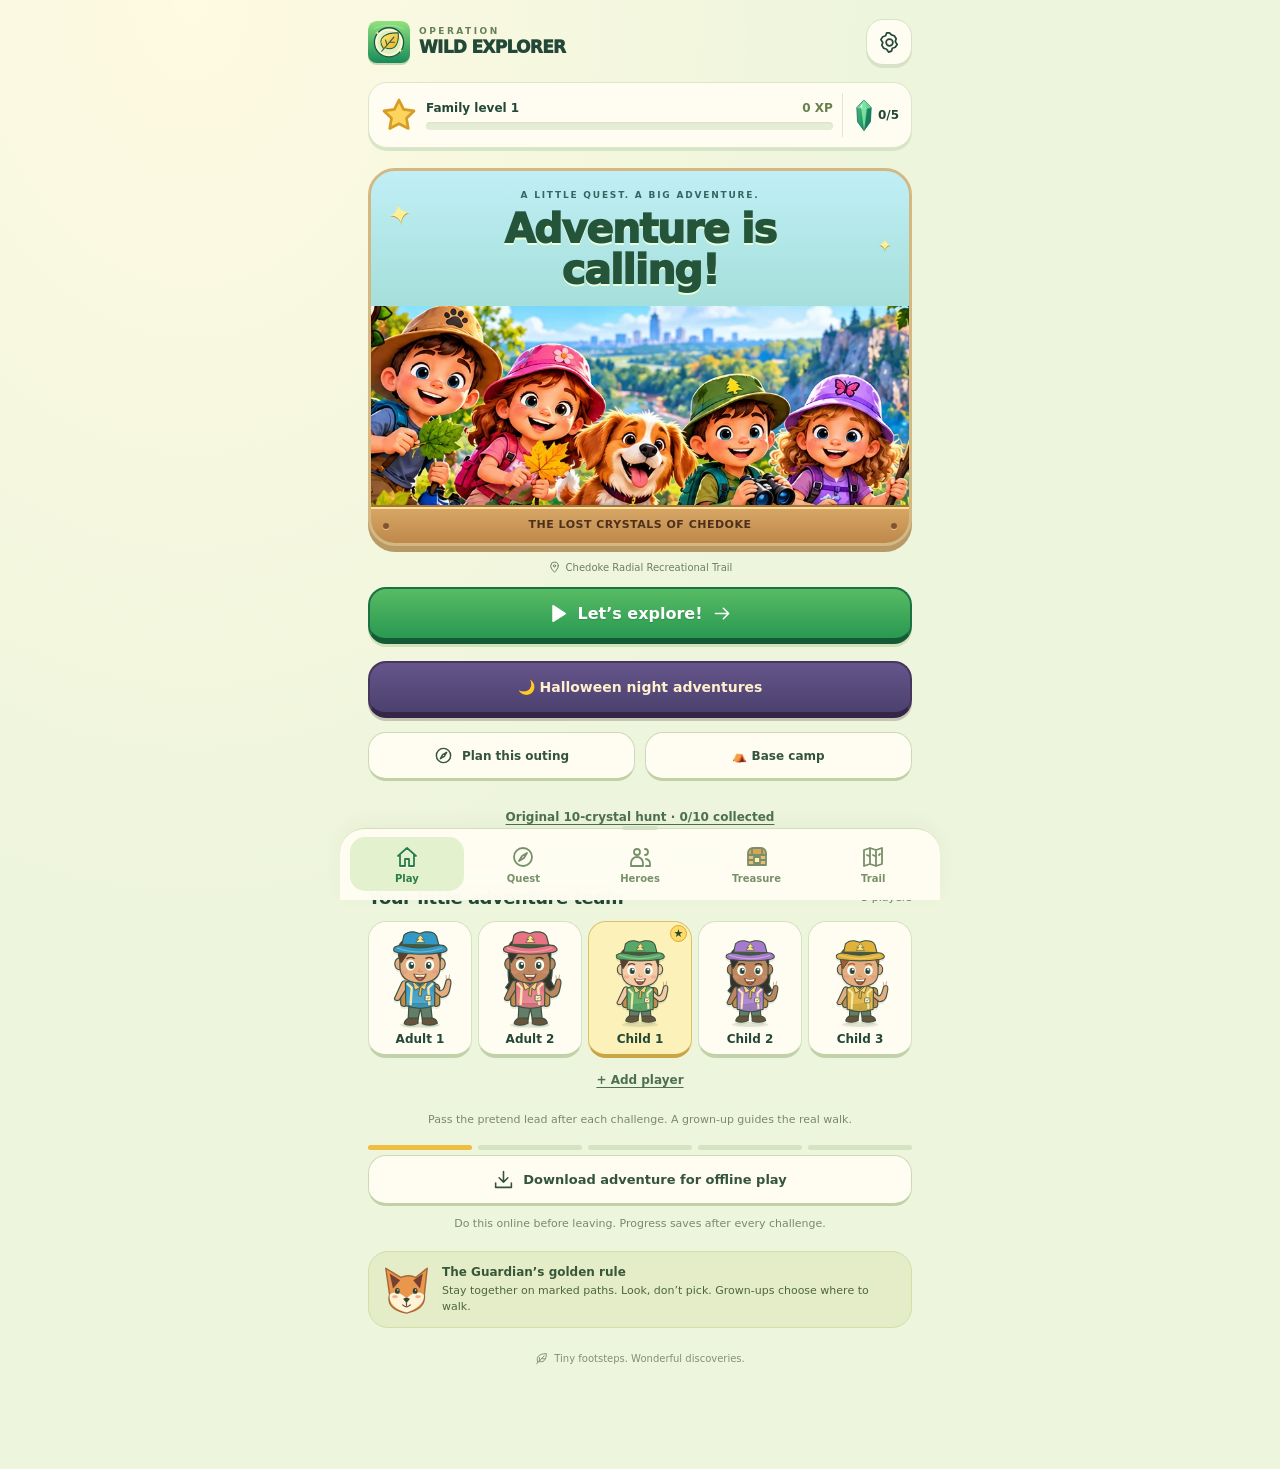
==== commit 316881e0: "Add hands-on adventures, more players and Halloween costumes (3.2.0 preview)" ====
--- a/public/index.html
+++ b/public/index.html
@@ -13,11 +13,11 @@
   <link rel="icon" type="image/svg+xml" href="./assets/icon.svg">
   <link rel="apple-touch-icon" href="./assets/icon-180.png">
   <link rel="preload" as="image" href="./assets/forest-friends-v2.webp">
-  <link rel="stylesheet" href="./styles.css?v=3.1.0">
-  <script src="./classic.js?v=3.1.0" defer></script>
-  <script src="./engine.js?v=3.1.0" defer></script>
-  <script src="./postcards.js?v=3.1.0" defer></script>
-  <script src="./app.js?v=3.1.0" defer></script>
+  <link rel="stylesheet" href="./styles.css?v=3.2.0">
+  <script src="./classic.js?v=3.2.0" defer></script>
+  <script src="./engine.js?v=3.2.0" defer></script>
+  <script src="./postcards.js?v=3.2.0" defer></script>
+  <script src="./app.js?v=3.2.0" defer></script>
   <title>Operation Wild Explorer</title>
 </head>
 <body>
--- a/public/styles.css
+++ b/public/styles.css
@@ -17,3 +17,7 @@
 
 .night-theme .hero-card .hero-selected{color:#48321d}.night-theme .settings-row{border-color:#57546b}.night-theme .story-map .map-stop.locked .node{color:#e3dce5;background:#484c66;border-color:#7a7588}.night-theme .brand img{filter:none}
 .night-theme .status-line span,.night-theme .journal-note header time{color:#d8d1e3}.night-theme .skip{background:#252c44;color:#ffe1a2;border:2px solid #ffe1a2}
+
+/* 3.2: larger rosters wrap instead of shrinking or hiding extra players. */
+.party-row{grid-template-columns:repeat(auto-fit,minmax(52px,1fr));row-gap:10px}.party-member{max-width:110px}.team-heading{flex-wrap:wrap}.team-heading h2{min-width:0}.roster-count{margin:10px 0 18px}.hero-grid{grid-template-columns:repeat(2,minmax(0,1fr))}.hero-copy{min-width:0}.hero-card .costume-label{font-weight:750;line-height:1.4;margin-top:7px}.hero-card .hero-type{max-width:calc(100% - 40px);overflow-wrap:anywhere}.hero-preview .power{min-width:0}.hero-preview .power b,.lead-banner b{overflow-wrap:anywhere}
+@media(max-width:359px){.party-row{grid-template-columns:repeat(4,minmax(0,1fr))}.hero-card .hero-type{font-size:8px}.hero-card .hero-stage{height:150px}.hero-card .hero-stage svg{height:145px}}
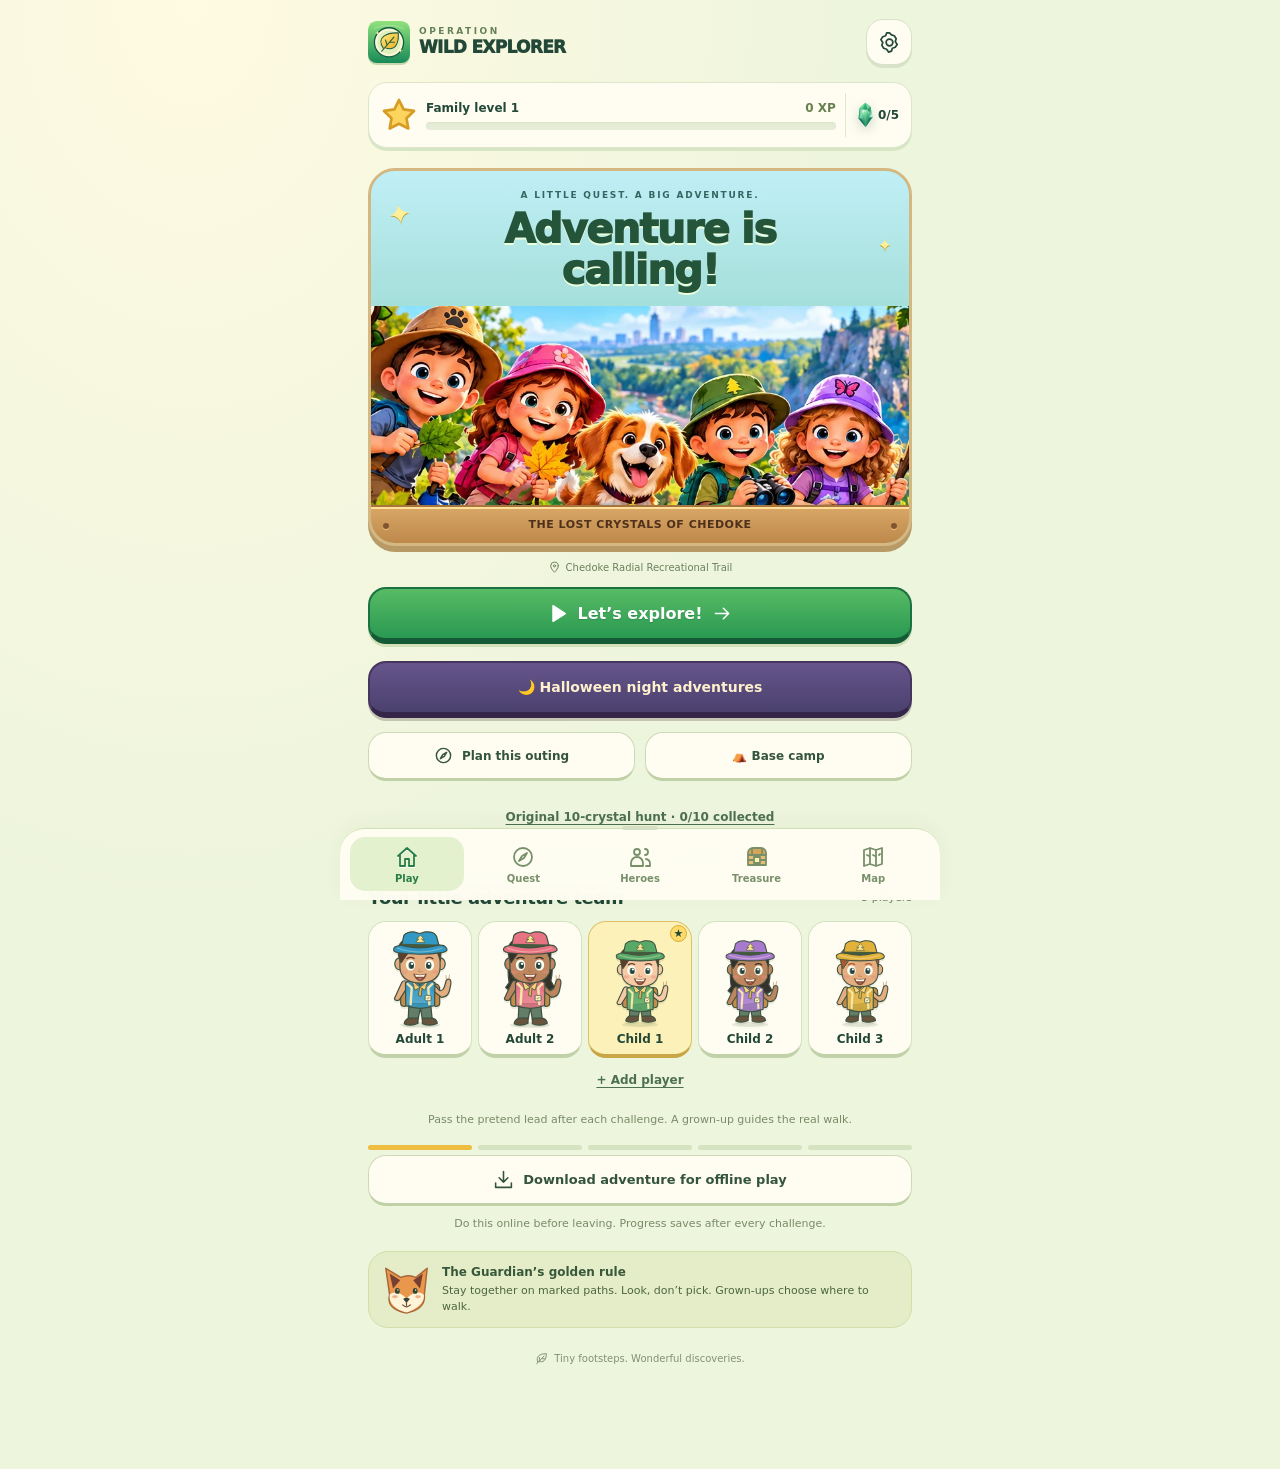
==== commit 64d904ef: "Add playable crystal gear, interactive treasure maps and magical faceted rewards" ====
--- a/public/index.html
+++ b/public/index.html
@@ -13,11 +13,14 @@
   <link rel="icon" type="image/svg+xml" href="./assets/icon.svg">
   <link rel="apple-touch-icon" href="./assets/icon-180.png">
   <link rel="preload" as="image" href="./assets/forest-friends-v2.webp">
-  <link rel="stylesheet" href="./styles.css?v=3.2.0">
-  <script src="./classic.js?v=3.2.0" defer></script>
-  <script src="./engine.js?v=3.2.0" defer></script>
-  <script src="./postcards.js?v=3.2.0" defer></script>
-  <script src="./app.js?v=3.2.0" defer></script>
+  <link rel="stylesheet" href="./styles.css?v=3.3.0">
+  <link rel="stylesheet" href="./quest-magic.css?v=3.3.0">
+  <script src="./classic.js?v=3.3.0" defer></script>
+  <script src="./engine.js?v=3.3.0" defer></script>
+  <script src="./postcards.js?v=3.3.0" defer></script>
+  <script src="./gear.js?v=3.3.0" defer></script>
+  <script src="./quest-magic.js?v=3.3.0" defer></script>
+  <script src="./app.js?v=3.3.0" defer></script>
   <title>Operation Wild Explorer</title>
 </head>
 <body>
@@ -37,12 +40,13 @@
       <div class="status-main"><div class="status-line"><b id="level-text">Family level 1</b><span id="xp-text">0 XP</span></div><div class="xp-track" id="xp-meter" role="progressbar" aria-label="Experience towards next level" aria-valuemin="0" aria-valuemax="100" aria-valuenow="0"><span id="xp-fill"></span></div></div>
       <button class="crystal-count" data-action="tab" data-value="treasure" aria-label="View collected crystals"><span id="tiny-gem"></span><b id="gem-count">0/5</b></button>
     </section>
+    <section id="equipment-bar" class="equipment-bar" aria-label="Your playable gear" hidden></section>
     <main id="main" tabindex="-1">
       <section id="home-screen" data-screen="home" aria-label="Adventure home"></section>
       <section id="quest-screen" data-screen="quest" aria-label="Current quest" hidden></section>
-      <section id="heroes-screen" data-screen="heroes" aria-label="Your five explorers" hidden></section>
+      <section id="heroes-screen" data-screen="heroes" aria-label="Your explorers" hidden></section>
       <section id="treasure-screen" data-screen="treasure" aria-label="Crystals and discoveries" hidden></section>
-      <section id="trail-screen" data-screen="trail" aria-label="Story trail and optional location" hidden></section>
+      <section id="trail-screen" data-screen="trail" aria-label="Treasure map and optional location" hidden></section>
     </main>
     <footer class="page-foot"><span data-icon="leaf"></span> Tiny footsteps. Wonderful discoveries.</footer>
   </div>
@@ -51,7 +55,7 @@
     <button data-action="tab" data-value="quest"><span data-icon="compass"></span><b>Quest</b></button>
     <button data-action="tab" data-value="heroes"><span data-icon="heroes"></span><b>Heroes</b></button>
     <button data-action="tab" data-value="treasure"><span data-icon="chest"></span><b>Treasure</b></button>
-    <button data-action="tab" data-value="trail"><span data-icon="map"></span><b>Trail</b></button>
+    <button data-action="tab" data-value="trail"><span data-icon="map"></span><b>Map</b></button>
   </nav>
   <div id="toast" class="toast" role="status" aria-live="polite" hidden></div>
   <div id="confetti" class="confetti" aria-hidden="true"></div>
--- a/public/styles.css
+++ b/public/styles.css
@@ -21,3 +21,22 @@
 /* 3.2: larger rosters wrap instead of shrinking or hiding extra players. */
 .party-row{grid-template-columns:repeat(auto-fit,minmax(52px,1fr));row-gap:10px}.party-member{max-width:110px}.team-heading{flex-wrap:wrap}.team-heading h2{min-width:0}.roster-count{margin:10px 0 18px}.hero-grid{grid-template-columns:repeat(2,minmax(0,1fr))}.hero-copy{min-width:0}.hero-card .costume-label{font-weight:750;line-height:1.4;margin-top:7px}.hero-card .hero-type{max-width:calc(100% - 40px);overflow-wrap:anywhere}.hero-preview .power{min-width:0}.hero-preview .power b,.lead-banner b{overflow-wrap:anywhere}
 @media(max-width:359px){.party-row{grid-template-columns:repeat(4,minmax(0,1fr))}.hero-card .hero-type{font-size:8px}.hero-card .hero-stage{height:150px}.hero-card .hero-stage svg{height:145px}}
+
+/* Keep the home brand and settings reachable when text is enlarged. */
+.topbar{min-height:68px;height:auto;padding:8px 0}.brand{flex:1 1 auto}.brand img{flex-shrink:0}.brand>span{min-width:0}.brand b{white-space:normal;overflow-wrap:anywhere}
+/* Let character details move below the portrait at narrow or large-text sizes. */
+.hero-preview{flex-wrap:wrap;gap:8px}.hero-preview svg{flex:0 0 130px}.hero-preview .power{flex:1 1 140px;max-width:none;padding-left:0;overflow-wrap:anywhere}
+
+/* Playable purchases: steady light, readable controls, no flashing or sensor animation. */
+.equipment-bar{display:flex;flex-wrap:wrap;gap:8px;margin:-4px 0 18px}.equipment-bar .btn{font-size:12px;min-height:44px;flex:1 1 auto;padding:9px 10px}.owned-label{display:block;color:var(--ink-soft);font-size:11px;font-weight:800;margin:6px 0 10px}.gear-pack{display:grid;gap:10px}.shop-card .btn{white-space:normal;overflow-wrap:anywhere}.gear-range{display:block;width:100%;min-height:44px;margin:12px 0;accent-color:#a8581e}.gear-turns{display:flex;gap:10px;flex-wrap:wrap}.gear-turns .btn{flex:1 1 100px;font-size:13px;padding:10px 8px}.gear-avatar{width:160px;max-width:100%;margin:auto}.play-prop,.play-bunting{text-align:center;font-size:65px;line-height:1.6;min-height:130px;margin-bottom:18px}.play-prop span{display:block;font-size:30px}.play-bunting{font-size:36px;letter-spacing:8px}.gear-mode{text-align:center;font-size:12px;font-weight:900;letter-spacing:.8px;line-height:1.6}.compass-case{position:relative;width:218px;height:218px;max-width:100%;margin:16px auto;border:8px solid #b58d47;border-radius:50%;background:radial-gradient(#fff7d9,#eddbb0);box-shadow:0 4px 0 #7f6134,inset 0 0 0 3px #fff9df;overflow:hidden;color:#3d4434}.compass-pointer{position:absolute;top:-4px;left:calc(50% - 10px);z-index:2;font-size:24px;color:#ba441d}.compass-dial{position:absolute;inset:12px;border:1px solid #b8a475;border-radius:50%;background:repeating-conic-gradient(from -1deg,transparent 0deg 43deg,#bda67a 43deg 45deg);isolation:isolate}.compass-dial:before{content:'';position:absolute;inset:10px;border-radius:50%;background:#fff5d7;z-index:-1}.compass-dial b{position:absolute;font-size:23px;line-height:1;width:28px;text-align:center;font-weight:900}.compass-dial .north{top:8px;left:calc(50% - 14px);color:#ad351c}.compass-dial .south{bottom:8px;left:calc(50% - 14px)}.compass-dial .east{right:5px;top:calc(50% - 12px)}.compass-dial .west{left:5px;top:calc(50% - 12px)}.compass-needle{position:absolute;inset:30px;display:grid;place-items:center;font-size:100px;color:#b76027;line-height:1}.heading-readout{text-align:center;font-weight:900;font-size:21px;min-height:30px;margin:16px 0 7px}.compass-tool #compass-message{min-height:48px;line-height:1.6}.lantern-window{height:225px;border-radius:32px;border:3px solid #916147;background:#4c3741;display:flex;align-items:center;justify-content:center;flex-direction:column;gap:4px;color:#ffedce;box-shadow:inset 0 0 45px #251928;margin-bottom:20px}.lantern-window>span{font-size:95px;line-height:1.3}.lantern-window>b{font-size:16px}.lantern-window.on{background:radial-gradient(ellipse,#ffe09b,rgba(255,151,29,var(--lantern-strength)) 65%,#b44a19);color:#442620;border-color:#ffd787;box-shadow:0 0 25px rgba(255,151,29,var(--lantern-strength)),inset 0 0 35px #ffbd51}.night-theme .owned-label{color:#d9cdb5}.night-theme .gear-range{accent-color:#ffbd62}
+body.lantern-lit{--ink:#493026;--ink-soft:#6d4935;--paper:#fff2d7;--cream:#ffddb0;--line:#cc9458;color-scheme:light;color:#493026;background:radial-gradient(ellipse at 50% 15%,rgba(255,194,74,var(--lantern-strength)),transparent 75%),linear-gradient(rgba(255,183,95,var(--lantern-strength)),rgba(255,183,95,var(--lantern-strength))),#ffe9c4}
+body.lantern-lit .family-status,body.lantern-lit .round-btn,body.lantern-lit .challenge-card,body.lantern-lit .panel,body.lantern-lit .shop-card,body.lantern-lit dialog,body.lantern-lit .hero-card,body.lantern-lit .party-member,body.lantern-lit .journal-note,body.lantern-lit .postcard-summary{background:#fff1d7;color:#493026;border-color:#bf874c;box-shadow:0 4px 0 #824e31}body.lantern-lit .helper,body.lantern-lit .intro,body.lantern-lit .owned-label,body.lantern-lit .eyebrow,body.lantern-lit .brand small,body.lantern-lit .challenge-prompt,body.lantern-lit .challenge-help,body.lantern-lit .shop-card p,body.lantern-lit .wallet-line span,body.lantern-lit .hero-card small,body.lantern-lit .hero-card .hero-copy b,body.lantern-lit .reward-body p,body.lantern-lit .status-line span,body.lantern-lit .card-meta,body.lantern-lit .page-foot{color:#64412d}body.lantern-lit .btn{background:linear-gradient(#a45b2c,#804121);color:#fff5df;border-color:#71381c;border-bottom-color:#542d20;text-shadow:none;box-shadow:none}body.lantern-lit .btn.quiet{background:#ffe5b9;color:#51311f;border-color:#bd834c}body.lantern-lit .btn:disabled{background:#e0c6a7;color:#725c46;border-color:#b6a18b}body.lantern-lit .bottom-nav{background:#fff0d8fa;border-color:#a2693e}body.lantern-lit .bottom-nav button{color:#69492f}body.lantern-lit .bottom-nav button[aria-current="page"]{color:#4d2e20;background:#ffc777}body.lantern-lit .lead-banner,body.lantern-lit .story-connection,body.lantern-lit .guardian-tip,body.lantern-lit .safe-note,body.lantern-lit details{background:#ffe0ae;color:#533723;border-color:#ba8147}body.lantern-lit .lead-banner span,body.lantern-lit .guardian-tip p,body.lantern-lit .guardian-tip b{color:#533723}body.lantern-lit .text-field{background:#fff9e9;color:#493026;border-color:#a36b3f}body.lantern-lit .text-field::placeholder{color:#85644b}body.lantern-lit .subtle-button,body.lantern-lit a{color:#784322}body.lantern-lit .toast{background:#fff1d8;color:#493026;border-color:#a26a3c}body.lantern-lit :focus-visible{outline-color:#1e52a0}body.lantern-lit .gear-range{accent-color:#98512b}
+@media(max-width:359px){.compass-case{width:190px;height:190px}.compass-needle{font-size:82px}.play-bunting{font-size:29px;letter-spacing:5px}.equipment-bar .btn{font-size:11px}.gear-turns .btn{flex-basis:100%}}
+@media(prefers-reduced-motion:reduce){.compass-dial,.lantern-window{transition:none;animation:none}}
+
+body.lantern-lit .sheet-body .helper,body.lantern-lit .sheet-body p,body.lantern-lit .hero-preview .power p,body.lantern-lit .postcard-preview .postcard-head p{color:#64412d}
+
+body.lantern-lit .storybook .scene-heading{background:linear-gradient(#ffdc98,#f5b568)}body.lantern-lit .scene-heading h1{color:#55351f;text-shadow:0 2px #fff1c5}body.lantern-lit .camp-scene{background:linear-gradient(#f6c681 0 50%,#c9c181 50%);border-color:#bd874a}body.lantern-lit .hero-preview,body.lantern-lit .hero-stage{background:radial-gradient(#ffe3ad,#efc084)}
+
+body.lantern-lit .night-context{color:#64412d}
+body.lantern-lit .muted-note,body.lantern-lit .section-heading span,body.lantern-lit .settings-row small,body.lantern-lit .backup-note,body.lantern-lit .panel .small,body.lantern-lit .postcard-summary small,body.lantern-lit .journal-note small,body.lantern-lit .camp-scene p,body.lantern-lit .qm-sound-level small{color:#64412d}
--- a/public/quest-magic.css
+++ b/public/quest-magic.css
@@ -0,0 +1,17 @@
+/* The treasure map is a story illustration; no geographical data is used. */
+.qm-map{--qm-paper:#efe3bf;--qm-ink:#4f5840;--qm-gold:#bd8c3b;--qm-route:#a29972;--qm-moss:#487059;background:var(--qm-paper);color:var(--qm-ink);border:1px solid #c3b383;border-radius:24px;box-shadow:0 5px 0 #d5d9bc,inset 0 0 34px #9d74351a;overflow:hidden;margin:18px 0 20px;isolation:isolate}
+.qm-map-top{display:flex;justify-content:space-between;gap:10px;align-items:center;padding:16px 17px 0;font-size:10px;letter-spacing:1.3px;font-weight:850}.qm-map-top b{font-size:11px;letter-spacing:0;white-space:nowrap;background:#fff7dd;padding:6px 9px;border:1px solid #d7c798;border-radius:20px}
+.qm-map-board{position:relative;aspect-ratio:var(--qm-ratio);margin:9px 9px 0;background:radial-gradient(ellipse at 22% 43%,#d2ddad77,transparent 43%),radial-gradient(ellipse at 82% 79%,#e5cb9766,transparent 44%);border-radius:18px}
+.qm-cartography{width:100%;height:100%;display:block;overflow:visible}.qm-contours{opacity:.1}.qm-mountains{fill:#a4ae8a;stroke:#74866d;stroke-width:1.2;opacity:.68}.qm-mountains .qm-snow{fill:#f7efd7;stroke:none}.qm-trees{fill:#5c7a5c;opacity:.46;stroke:#3b654d;stroke-width:.6}.qm-map-sketch{color:#8b9169;opacity:.56}.qm-compass-rose{color:#8b7550;opacity:.7}.qm-compass-rose text{font:600 10px system-ui}.qm-land-label{font:700 7px system-ui;letter-spacing:2px;fill:#7f765b;opacity:.8}.qm-river-shadow{stroke:#a7bfc0;stroke-width:17;fill:none;opacity:.4}.qm-river{stroke:#adcaca;stroke-width:12;fill:none;opacity:.85}.qm-river-glint{stroke:#ecf6e7;stroke-width:1.7;stroke-dasharray:18 15;fill:none;opacity:.8}.qm-route-under{stroke:#f9f2d8;stroke-width:7;fill:none;stroke-linecap:round}.qm-route{stroke:var(--qm-route);stroke-width:2.5;stroke-dasharray:3 8;stroke-linecap:round;fill:none}.qm-route-earned{stroke:var(--qm-moss);stroke-width:3;stroke-linecap:round;fill:none;opacity:.85}
+.qm-map-node,.qm-map-finale{position:absolute;left:var(--qm-x);top:var(--qm-y);transform:translate(-50%,-50%);width:46px;height:46px;border:0;padding:0;display:grid;place-items:center;cursor:pointer;background:none;border-radius:50%;color:var(--qm-ink);touch-action:manipulation;-webkit-tap-highlight-color:transparent}.qm-node-disc{display:grid;place-items:center;width:35px;height:35px;border:1.5px solid #a99c79;background:#f1e7c9;box-shadow:0 3px 0 #a6936340;border-radius:50%;position:relative;z-index:1}.qm-node-disc svg{width:16px;height:16px}.qm-node-disc b{font:850 17px system-ui}.qm-node-number{position:absolute;right:-1px;bottom:0;z-index:2;border-radius:50%;width:16px;height:16px;display:grid;place-items:center;background:#f4edd5;font:750 9px system-ui;border:1px solid #c5b98e}.qm-node-current .qm-node-number{display:none}.qm-node-complete .qm-node-disc{background:#507e61;border-color:#325f49;color:#fff9df;box-shadow:0 2px 0 #355b4b33,inset 0 0 0 3px #71967b}.qm-node-current .qm-node-disc{width:42px;height:42px;background:#fff4ca;color:#574026;border:2px solid #b88a3c;box-shadow:0 0 0 6px #dcb56828,0 3px 7px #66512530}.qm-node-current:before{content:'';position:absolute;inset:-4px;border:1px solid #bb964380;border-radius:50%;animation:qm-marker-breathe 4s ease-in-out infinite}.qm-node-locked .qm-node-disc{background:#e2dcc8;border-color:#b7ad8d;color:#79755e}.qm-you-marker{position:absolute;left:50%;bottom:44px;font-size:25px;line-height:1;transform:translateX(-50%);color:#a87527;text-shadow:0 1px #fff3ce;animation:qm-marker-float 3.5s ease-in-out infinite;z-index:3}.qm-map-node:hover .qm-node-disc{border-color:#654b25}.qm-map-node:focus-visible,.qm-map-finale:focus-visible{outline:3px solid #604b24;outline-offset:5px}.qm-map-finale{width:48px;height:48px;color:#a1583d;background:#efe2c2cc;border:1px dashed #b79a6e}.qm-map-finale svg{width:25px;height:25px}.qm-finale-open{border:1.5px solid #b58b3d;background:#fff0b6;color:#78532b;box-shadow:0 0 0 5px #debd6530}.qm-finale-open svg{fill:#e9bd6e}.qm-map-key{display:flex;justify-content:center;gap:12px;flex-wrap:wrap;padding:5px 12px 15px;font-size:10px;color:#615f47}.qm-map-key span{display:inline-flex;gap:5px;align-items:center}.qm-map-key i{width:7px;height:7px;border-radius:50%;display:block;background:#b2a98b}.qm-map-key .qm-key-earned{background:#4f795e}.qm-map-key .qm-key-current{background:#bc8b32}.qm-map-caption{display:flex;align-items:center;gap:12px;padding:16px 18px;border-top:1px solid #bdb08466;background:#fff8e14a}.qm-caption-compass{flex:0 0 29px;color:#92723c}.qm-caption-compass svg{width:29px;height:29px}.qm-map-caption p{margin:0;min-width:0}.qm-map-caption b{display:block;font-size:15px;line-height:1.4}.qm-map-caption p>span{display:block;font-size:11px;line-height:1.55;margin-top:4px;color:#6d6d53}
+.qm-map-night{--qm-paper:#273746;--qm-ink:#f2dfb5;--qm-route:#a5a091;--qm-moss:#dbbd7d;border-color:#78837d;box-shadow:0 5px 0 #121e2d,inset 0 0 50px #091b3733}.qm-map-night .qm-map-board{background:radial-gradient(ellipse at 16% 45%,#34606755,transparent 46%),radial-gradient(ellipse at 80% 15%,#82705344,transparent 39%)}.qm-map-night .qm-map-top b{background:#3e4a52;border-color:#7b7e72;color:#f2dfb5}.qm-map-night .qm-route-under{stroke:#283848}.qm-map-night .qm-contours{opacity:.18}.qm-map-night .qm-mountains{fill:#5c7880;stroke:#8ba2a5}.qm-map-night .qm-snow{fill:#a0bfc0}.qm-map-night .qm-trees{fill:#70908c;stroke:#a4beb2;opacity:.5}.qm-map-night .qm-map-sketch{color:#afbdad}.qm-map-night .qm-river-shadow{stroke:#5a8c9c;opacity:.3}.qm-map-night .qm-river{stroke:#447788}.qm-map-night .qm-river-glint{stroke:#96bebf;opacity:.4}.qm-map-night .qm-compass-rose{color:#c5b797}.qm-map-night .qm-land-label{fill:#c9bf9f}.qm-map-stars{color:#ebd7a2;opacity:.8}.qm-map-night .qm-node-disc{background:#3e4b55;border-color:#7b8177}.qm-map-night .qm-node-complete .qm-node-disc{background:#c7a267;color:#2f3740;border-color:#e2c795;box-shadow:inset 0 0 0 3px #dfc388}.qm-map-night .qm-node-current .qm-node-disc{background:#f0d49e;color:#453c37;border-color:#ffe7b3;box-shadow:0 0 0 6px #e7c17919,0 0 26px #f3c17122}.qm-map-night .qm-node-locked .qm-node-disc{color:#bcc4be}.qm-map-night .qm-node-number{color:#efddbb;background:#38464e;border-color:#7b8177}.qm-map-night .qm-you-marker{color:#ffe1a1;text-shadow:none}.qm-map-night .qm-map-finale{color:#edcc95;background:#33414c;border-color:#a49678}.qm-map-night .qm-finale-open{color:#3d3640;background:#ead19c}.qm-map-night .qm-map-key{color:#d7d5c1}.qm-map-night .qm-key-earned{background:#cfaf72}.qm-map-night .qm-key-current{background:#fff0b6}.qm-map-night .qm-map-caption{background:#1b2a3d55;border-color:#7b817755}.qm-map-night .qm-map-caption p>span{color:#d6d7c8}.qm-map-night .qm-caption-compass{color:#e1c897}.qm-map-night :focus-visible{outline-color:#ffe9a8}
+/* A mineral with refracted facets, a restrained moving glint and slow levitation. */
+.qm-crystal{display:inline-block;position:relative;width:90px;height:118px;vertical-align:middle;isolation:isolate;flex-shrink:0;filter:none;animation:none}.qm-crystal-prism{position:relative;z-index:2;display:block!important;width:100%!important;height:100%!important;overflow:visible;filter:drop-shadow(0 4px 6px #052a3033);animation:qm-crystal-float 6s ease-in-out infinite;transform-origin:50% 55%}.qm-crystal-aura{position:absolute;z-index:0;inset:17% 2% 8%;border-radius:50%;background:radial-gradient(ellipse,var(--qm-tint),transparent 65%);filter:blur(11px);opacity:.23}.qm-crystal-shadow{position:absolute;bottom:3%;left:23%;width:54%;height:6%;border-radius:50%;background:#12382b;filter:blur(4px);opacity:.16;animation:qm-shadow-drift 6s ease-in-out infinite}.qm-crystal-glint{opacity:.45;animation:qm-glint-drift 7s ease-in-out infinite;transform-origin:64px 77px}.qm-crystal-motes{position:absolute;inset:0;z-index:3;pointer-events:none;overflow:hidden}.qm-crystal-motes i{position:absolute;left:calc(14% + var(--qm-i)*13%);bottom:calc(12% + var(--qm-i)*7%);width:2px;height:2px;border-radius:50%;background:#effffb;box-shadow:0 0 4px var(--qm-tint);opacity:.35;animation:qm-mote-rise 7s ease-in-out infinite;animation-delay:calc(var(--qm-i)*-.93s)}
+#tiny-gem .qm-crystal{width:21px;height:34px}#tiny-gem .qm-crystal-aura,#tiny-gem .qm-crystal-motes,#tiny-gem .qm-crystal-shadow{display:none}#tiny-gem .qm-crystal-prism{animation:none}.gem-card .qm-crystal{width:65px;height:92px;margin:0 auto 8px}.gem-card.locked .qm-crystal{filter:grayscale(1);opacity:.43}.gem-card.locked .qm-crystal *{animation:none!important}.gem-card.locked .qm-crystal-aura,.gem-card.locked .qm-crystal-motes{display:none}.reward-body .qm-crystal.reward-crystal{display:block;width:168px;height:202px;margin:0 auto;filter:none;animation:qm-reward-arrive 1.3s ease-out both}.reward-body .qm-crystal.reward-crystal .qm-crystal-aura{opacity:.4}.reward-body .qm-crystal.reward-crystal .qm-crystal-motes i{width:3px;height:3px}.qm-crystal-scene{position:relative;display:flex;align-items:center;gap:15px;border:1px solid #d4dbc2;border-radius:20px;overflow:hidden;background:radial-gradient(ellipse at 20% 45%,#dceade,#eff2e4 58%,#faf6e6);padding:5px 16px 5px 7px;margin:14px 0}.qm-crystal-scene .qm-quest-crystal{width:96px;height:126px}.qm-crystal-caption{flex:1;min-width:0;text-align:left;z-index:2}.qm-crystal-caption>span{font-size:9px;font-weight:850;letter-spacing:1.1px;color:#647660;display:block;line-height:1.5}.qm-crystal-caption b{display:block;font-size:14px;line-height:1.4;color:#344d41;margin-top:6px}.qm-crystal-caption small{display:block;font-size:11px;line-height:1.5;color:#6a7864;margin-top:5px}.qm-crystal-ready{background:radial-gradient(ellipse at 22% 40%,#ceeadd,#f9f1d8 60%,#fff7e5);border-color:#d9c58e}.qm-crystal-ready .qm-crystal-aura{opacity:.38}.qm-crystal-night,.night-theme .qm-crystal-scene{background:radial-gradient(ellipse at 20% 40%,#354e58,#1e2b41 65%);border-color:#60716f}.qm-crystal-night .qm-crystal-caption>span,.night-theme .qm-crystal-caption>span{color:#cec3a7}.qm-crystal-night .qm-crystal-caption b,.night-theme .qm-crystal-caption b{color:#f2e6c9}.qm-crystal-night .qm-crystal-caption small,.night-theme .qm-crystal-caption small{color:#c6d1cd}.qm-crystal-night .qm-crystal-shadow{background:#020815}.qm-quest-link{display:flex;align-items:center;justify-content:space-between;gap:12px;width:100%;text-align:left;border:1px solid #b7c7a4;background:#edf1df;padding:11px 13px;border-radius:14px;color:#416148;margin:11px 0;font-size:12px;font-weight:750}.qm-quest-link svg{width:22px;height:22px;flex-shrink:0}.night-theme .qm-quest-link{background:#313b50;color:#ecd8af;border-color:#74728b}.qm-map-detail{padding:8px 21px 22px}.qm-map-detail>.eyebrow{font-size:10px}.qm-map-detail h3{font-size:23px;margin:9px 0}.qm-map-detail p{font-size:13px;line-height:1.65}.qm-map-detail .qm-clue-note{padding:13px;border-left:2px solid #bda264;background:#a8873210;border-radius:0 12px 12px 0}.qm-map-detail .qm-crystal{display:block;margin:5px auto;width:120px;height:154px}.qm-map-detail .btn{margin-top:14px}.qm-sound-level{display:block;margin:13px 0;font-size:12px}.qm-sound-level span{display:flex;justify-content:space-between;gap:10px}.qm-sound-level input{display:block;width:100%;height:38px;accent-color:#527356}.qm-sound-level small{font-size:10px;display:block;line-height:1.5;color:#718166}
+@keyframes qm-crystal-float{0%,100%{transform:translateY(1px) rotate(-2deg)}50%{transform:translateY(-6px) rotate(2deg)}}@keyframes qm-shadow-drift{0%,100%{transform:scale(1);opacity:.16}50%{transform:scale(.82);opacity:.1}}@keyframes qm-glint-drift{0%,100%{opacity:.25;transform:scale(.72)}50%{opacity:.7;transform:scale(1)}}@keyframes qm-mote-rise{0%,100%{transform:translateY(5px);opacity:.15}50%{transform:translateY(-15px);opacity:.7}}@keyframes qm-marker-float{0%,100%{transform:translate(-50%,1px)}50%{transform:translate(-50%,-5px)}}@keyframes qm-marker-breathe{0%,100%{transform:scale(1);opacity:.5}50%{transform:scale(1.12);opacity:.8}}@keyframes qm-reward-arrive{from{opacity:0;transform:translateY(15px) scale(.86)}to{opacity:1;transform:translateY(0) scale(1)}}
+@media(max-width:350px){.qm-map-top{font-size:8px;padding:14px 12px 0;letter-spacing:.8px}.qm-map-top b{font-size:10px;padding:5px 7px}.qm-map-board{margin-left:3px;margin-right:3px}.qm-map-key{font-size:9px;gap:9px}.qm-map-caption{padding:13px 12px;gap:9px}.qm-map-caption b{font-size:14px}.qm-crystal-scene{gap:7px;padding-right:10px}.qm-crystal-scene .qm-quest-crystal{width:78px;height:113px}.qm-crystal-caption b{font-size:13px}.qm-crystal-caption>span{font-size:8px;letter-spacing:.6px}}
+@media(min-width:600px){.qm-map-board{max-width:450px;margin-left:auto;margin-right:auto}.qm-crystal-scene .qm-quest-crystal{width:116px;height:146px}.qm-crystal-caption b{font-size:16px}}
+.motion-off .qm-map *,.motion-off .qm-crystal *,.motion-off .qm-crystal,.qm-effects-paused .qm-map *,.qm-effects-paused .qm-crystal *,.qm-effects-paused .qm-crystal{animation:none!important;transition:none!important}
+@media(prefers-reduced-motion:reduce){.qm-map *,.qm-crystal *,.qm-crystal{animation:none!important;transition:none!important}}
+
+.qm-node-place{position:absolute;left:50%;top:45px;transform:translateX(-50%);display:block;width:108px;font-size:9px;line-height:1.3;font-weight:750;letter-spacing:.1px;color:#575e47;text-shadow:0 1px #fff6df,1px 0 #f3e8ca,-1px 0 #f3e8ca;pointer-events:none}.qm-map-night .qm-node-place{color:#e8dcbe;text-shadow:0 1px #273746,1px 0 #273746,-1px 0 #273746}.complete-gems .qm-crystal{width:35px;height:65px}
